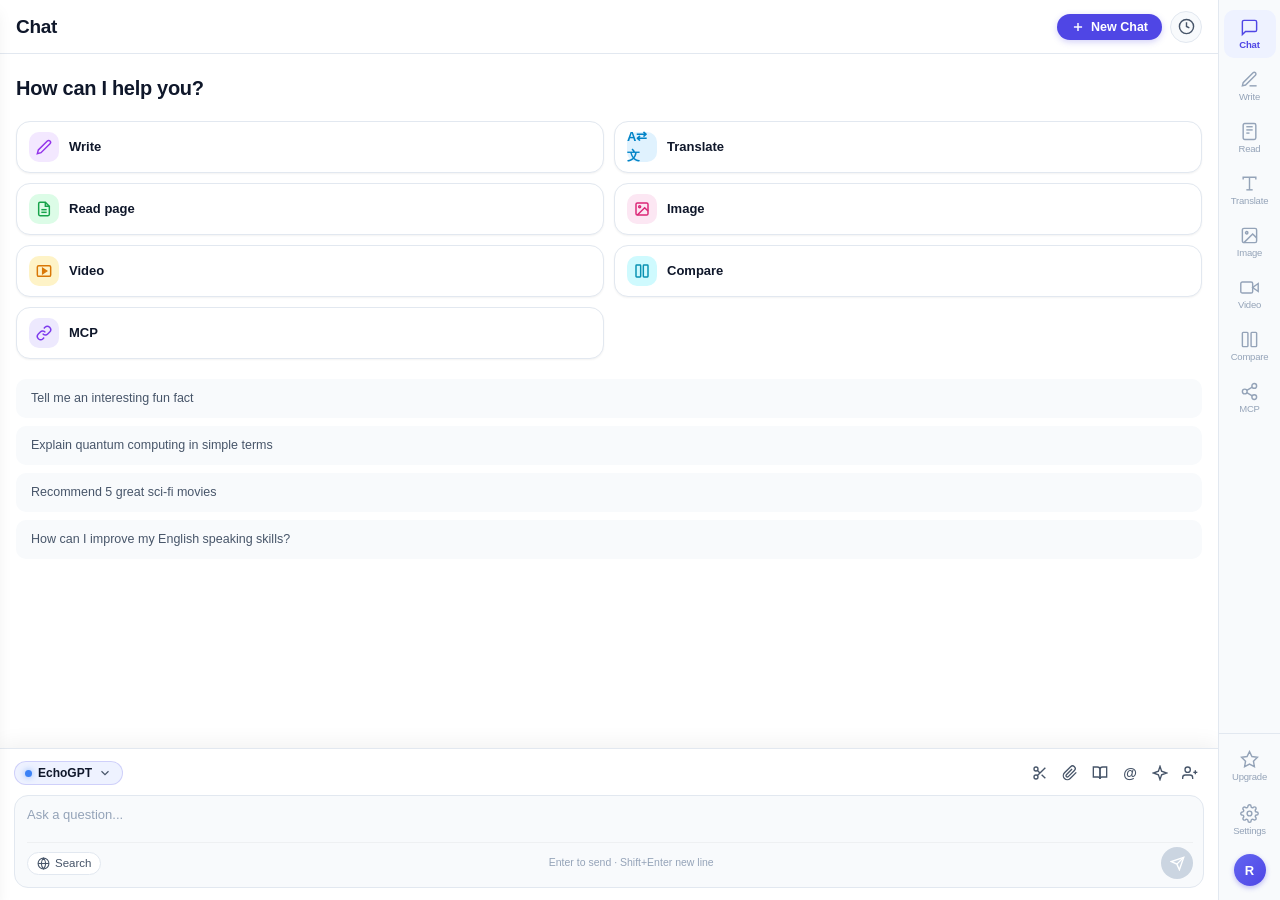
==== sidepanel.html @ 5f7a88b6 "feat(extension): implement redesigned EchoGPT Manifest V3 multi-AI sidebar & popup" ====
<!DOCTYPE html>
<html lang="en" data-theme="light">
<head>
  <meta charset="UTF-8">
  <meta name="viewport" content="width=device-width, initial-scale=1.0">
  <title>EchoGPT - Multi-AI Chat Sidebar</title>
  <link rel="stylesheet" href="css/main.css">
  <link rel="stylesheet" href="css/nav-rail.css">
  <link rel="stylesheet" href="css/chat.css">
  <link rel="stylesheet" href="css/input-dock.css">
  <link rel="stylesheet" href="css/history-drawer.css">
  <link rel="stylesheet" href="css/views.css">
</head>
<body>
  <div class="app-container">
    <!-- Main Workspace Pane (Left / Center) -->
    <main class="workspace-pane" id="workspacePane">

      <!-- ===============================================================
           VIEW 1: CHAT VIEW (Default Active)
           =============================================================== -->
      <section class="chat-workspace view-container active" id="viewChat">
        <!-- Header -->
        <header class="chat-header">
          <div class="chat-title-group">
            <h1 class="chat-title">Chat</h1>
          </div>
          <div class="chat-header-actions">
            <button class="btn-new-chat" id="btnNewChat" title="Start a fresh conversation">
              <svg width="14" height="14" viewBox="0 0 24 24" fill="none" stroke="currentColor" stroke-width="2.5">
                <line x1="12" y1="5" x2="12" y2="19"></line>
                <line x1="5" y1="12" x2="19" y2="12"></line>
              </svg>
              <span>New Chat</span>
            </button>
            <button class="btn-header-icon" id="btnHistoryDrawer" title="View Conversation History">
              <svg width="17" height="17" viewBox="0 0 24 24" fill="none" stroke="currentColor" stroke-width="2">
                <circle cx="12" cy="12" r="10"></circle>
                <polyline points="12 6 12 12 16 14"></polyline>
              </svg>
            </button>
          </div>
        </header>

        <!-- Chat Content Area -->
        <div class="chat-content-area" id="chatScrollArea">
          <!-- Welcome & Starter Grid -->
          <div class="welcome-section" id="welcomeSection">
            <h2 class="welcome-headline">How can I help you?</h2>

            <!-- 2-Column Action Cards (Exact Screenshot match) -->
            <div class="action-grid">
              <div class="action-card card-write" data-action="write">
                <div class="action-icon-wrapper">
                  <svg width="16" height="16" viewBox="0 0 24 24" fill="none" stroke="currentColor" stroke-width="2.2">
                    <path d="M17 3a2.828 2.828 0 1 1 4 4L7.5 20.5 2 22l1.5-5.5L17 3z"></path>
                  </svg>
                </div>
                <span class="action-card-text">Write</span>
              </div>

              <div class="action-card card-translate" data-action="translate">
                <div class="action-icon-wrapper">
                  <span style="font-size: 13px; font-weight: 700;">A⇄文</span>
                </div>
                <span class="action-card-text">Translate</span>
              </div>

              <div class="action-card card-read" data-action="read-page">
                <div class="action-icon-wrapper">
                  <svg width="16" height="16" viewBox="0 0 24 24" fill="none" stroke="currentColor" stroke-width="2.2">
                    <path d="M14 2H6a2 2 0 0 0-2 2v16a2 2 0 0 0 2 2h12a2 2 0 0 0 2-2V8z"></path>
                    <polyline points="14 2 14 8 20 8"></polyline>
                    <line x1="16" y1="13" x2="8" y2="13"></line>
                    <line x1="16" y1="17" x2="8" y2="17"></line>
                  </svg>
                </div>
                <span class="action-card-text">Read page</span>
              </div>

              <div class="action-card card-image" data-action="image">
                <div class="action-icon-wrapper">
                  <svg width="16" height="16" viewBox="0 0 24 24" fill="none" stroke="currentColor" stroke-width="2.2">
                    <rect x="3" y="3" width="18" height="18" rx="2" ry="2"></rect>
                    <circle cx="8.5" cy="8.5" r="1.5"></circle>
                    <polyline points="21 15 16 10 5 21"></polyline>
                  </svg>
                </div>
                <span class="action-card-text">Image</span>
              </div>

              <div class="action-card card-video" data-action="video">
                <div class="action-icon-wrapper">
                  <svg width="16" height="16" viewBox="0 0 24 24" fill="none" stroke="currentColor" stroke-width="2.2">
                    <rect x="2" y="4" width="20" height="16" rx="2.18"></rect>
                    <polygon points="10 8 16 12 10 16 10 8" fill="currentColor"></polygon>
                  </svg>
                </div>
                <span class="action-card-text">Video</span>
              </div>

              <div class="action-card card-compare" data-action="compare">
                <div class="action-icon-wrapper">
                  <svg width="16" height="16" viewBox="0 0 24 24" fill="none" stroke="currentColor" stroke-width="2.2">
                    <rect x="3" y="3" width="7" height="18" rx="1"></rect>
                    <rect x="14" y="3" width="7" height="18" rx="1"></rect>
                  </svg>
                </div>
                <span class="action-card-text">Compare</span>
              </div>

              <div class="action-card card-mcp" data-action="mcp">
                <div class="action-icon-wrapper">
                  <svg width="16" height="16" viewBox="0 0 24 24" fill="none" stroke="currentColor" stroke-width="2.2">
                    <path d="M10 13a5 5 0 0 0 7.54.54l3-3a5 5 0 0 0-7.07-7.07l-1.72 1.71"></path>
                    <path d="M14 11a5 5 0 0 0-7.54-.54l-3 3a5 5 0 0 0 7.07 7.07l1.71-1.71"></path>
                  </svg>
                </div>
                <span class="action-card-text">MCP</span>
              </div>
            </div>

            <!-- Suggested Prompts Pills -->
            <div class="prompt-suggestions-list">
              <div class="prompt-suggestion-pill" data-prompt="Tell me an interesting fun fact">
                Tell me an interesting fun fact
              </div>
              <div class="prompt-suggestion-pill" data-prompt="Explain quantum computing in simple terms">
                Explain quantum computing in simple terms
              </div>
              <div class="prompt-suggestion-pill" data-prompt="Recommend 5 great sci-fi movies">
                Recommend 5 great sci-fi movies
              </div>
              <div class="prompt-suggestion-pill" data-prompt="How can I improve my English speaking skills?">
                How can I improve my English speaking skills?
              </div>
            </div>
          </div>

          <!-- Active Message Thread -->
          <div class="message-list" id="messageList" style="display: none;"></div>
        </div>

        <!-- Floating Input Dock -->
        <div class="input-dock-container" id="inputDockContainer">
          <!-- Top Row: Model selector & utility tools -->
          <div class="dock-top-bar">
            <!-- Model Selector Pill Button -->
            <button class="model-pill-btn" id="btnModelPicker">
              <span class="indicator-dot"></span>
              <span id="activeModelName">EchoGPT</span>
              <svg class="chevron-icon" viewBox="0 0 24 24" fill="none" stroke="currentColor" stroke-width="2">
                <polyline points="6 9 12 15 18 9"></polyline>
              </svg>
            </button>

            <!-- Utility Tool Icons Row -->
            <div class="dock-tools-row">
              <button class="btn-dock-tool" id="btnToolSnippets" title="Prompt Snippets">
                <svg viewBox="0 0 24 24" fill="none" stroke="currentColor" stroke-width="2">
                  <circle cx="6" cy="6" r="3"></circle>
                  <circle cx="6" cy="18" r="3"></circle>
                  <line x1="20" y1="4" x2="8.12" y2="15.88"></line>
                  <line x1="14.47" y1="14.48" x2="20" y2="20"></line>
                  <line x1="8.12" y1="8.12" x2="12" y2="12"></line>
                </svg>
              </button>
              <button class="btn-dock-tool" id="btnToolAttach" title="Attach Document / Image">
                <svg viewBox="0 0 24 24" fill="none" stroke="currentColor" stroke-width="2">
                  <path d="M21.44 11.05l-9.19 9.19a6 6 0 0 1-8.49-8.49l9.19-9.19a4 4 0 0 1 5.66 5.66l-9.2 9.19a2 2 0 0 1-2.83-2.83l8.49-8.48"></path>
                </svg>
              </button>
              <button class="btn-dock-tool" id="btnToolLibrary" title="Prompt Library">
                <svg viewBox="0 0 24 24" fill="none" stroke="currentColor" stroke-width="2">
                  <path d="M2 3h6a4 4 0 0 1 4 4v14a3 3 0 0 0-3-3H2z"></path>
                  <path d="M22 3h-6a4 4 0 0 0-4 4v14a3 3 0 0 1 3-3h7z"></path>
                </svg>
              </button>
              <button class="btn-dock-tool" id="btnToolMention" title="Mention Context (@page, @tab)">
                <span style="font-weight: 700; font-size: 14px;">@</span>
              </button>
              <button class="btn-dock-tool" id="btnToolEnhance" title="Magic Sparkle: AI Prompt Enhancer">
                <svg viewBox="0 0 24 24" fill="none" stroke="currentColor" stroke-width="2">
                  <path d="M12 2l2.4 7.2L22 12l-7.6 2.8L12 22l-2.4-7.2L2 12l7.6-2.8z"></path>
                </svg>
              </button>
              <button class="btn-dock-tool" id="btnToolCollaborate" title="AI Agent Mode">
                <svg viewBox="0 0 24 24" fill="none" stroke="currentColor" stroke-width="2">
                  <path d="M16 21v-2a4 4 0 0 0-4-4H5a4 4 0 0 0-4 4v2"></path>
                  <circle cx="8.5" cy="7" r="4"></circle>
                  <line x1="20" y1="8" x2="20" y2="14"></line>
                  <line x1="23" y1="11" x2="17" y2="11"></line>
                </svg>
              </button>
            </div>
          </div>

          <!-- Context Attached Chips Area -->
          <div class="dock-context-chips" id="dockContextChips" style="display: none;"></div>

          <!-- Main Input Wrapper -->
          <div class="input-box-wrapper">
            <textarea 
              class="chat-textarea" 
              id="chatTextarea" 
              rows="1" 
              placeholder="Ask a question..."
            ></textarea>

            <div class="input-inner-bottom">
              <!-- Web Search Button -->
              <button class="btn-web-search-toggle" id="btnWebSearchToggle">
                <svg viewBox="0 0 24 24" fill="none" stroke="currentColor" stroke-width="2">
                  <circle cx="12" cy="12" r="10"></circle>
                  <line x1="2" y1="12" x2="22" y2="12"></line>
                  <path d="M12 2a15.3 15.3 0 0 1 4 10 15.3 15.3 0 0 1-4 10 15.3 15.3 0 0 1-4-10 15.3 15.3 0 0 1 4-10z"></path>
                </svg>
                <span>Search</span>
              </button>

              <!-- Hint -->
              <span class="keyboard-hint">Enter to send · Shift+Enter new line</span>

              <!-- Send Button -->
              <button class="btn-send-message" id="btnSendMessage" title="Send message">
                <svg viewBox="0 0 24 24" fill="none" stroke="currentColor" stroke-width="2.2">
                  <line x1="22" y1="2" x2="11" y2="13"></line>
                  <polygon points="22 2 15 22 11 13 2 9 22 2"></polygon>
                </svg>
              </button>
            </div>
          </div>

          <!-- Slash Command Popover -->
          <div class="slash-popover" id="slashPopover" style="display: none;">
            <div class="slash-item" data-cmd="/summarize">
              <span class="slash-cmd">/summarize</span>
              <span class="slash-desc">Summarize active page</span>
            </div>
            <div class="slash-item" data-cmd="/bullets">
              <span class="slash-cmd">/bullets</span>
              <span class="slash-desc">Extract bullet takeaways</span>
            </div>
            <div class="slash-item" data-cmd="/code">
              <span class="slash-cmd">/code</span>
              <span class="slash-desc">Write optimized code</span>
            </div>
            <div class="slash-item" data-cmd="/explain">
              <span class="slash-cmd">/explain</span>
              <span class="slash-desc">Explain like I'm 5</span>
            </div>
            <div class="slash-item" data-cmd="/fix">
              <span class="slash-cmd">/fix</span>
              <span class="slash-desc">Fix grammar & polish</span>
            </div>
          </div>
        </div>
      </section>

      <!-- ===============================================================
           VIEW 2: WRITE VIEW
           =============================================================== -->
      <section class="view-container" id="viewWrite">
        <header class="view-header">
          <div class="view-header-title">
            <span>✍️ AI Writer & Composer</span>
          </div>
        </header>
        <div class="view-body">
          <div class="card-section">
            <span class="form-label">Format:</span>
            <div class="pill-options-group" id="writeFormatGroup">
              <button class="pill-option-btn selected" data-value="email">Email</button>
              <button class="pill-option-btn" data-value="reply">Reply</button>
              <button class="pill-option-btn" data-value="article">Article</button>
              <button class="pill-option-btn" data-value="summary">Summary</button>
              <button class="pill-option-btn" data-value="social">Social Post</button>
            </div>

            <span class="form-label">Tone:</span>
            <div class="pill-options-group" id="writeToneGroup">
              <button class="pill-option-btn selected" data-value="professional">Professional</button>
              <button class="pill-option-btn" data-value="friendly">Friendly</button>
              <button class="pill-option-btn" data-value="persuasive">Persuasive</button>
              <button class="pill-option-btn" data-value="concise">Concise</button>
            </div>

            <span class="form-label">What do you want to write?</span>
            <textarea class="write-textarea" id="writePromptInput" placeholder="E.g., An email asking for feedback on our quarterly design sprint..."></textarea>

            <button class="btn-primary-action" id="btnGenerateWrite">
              <span>Generate Draft</span>
            </button>
          </div>

          <div class="card-section" id="writeOutputSection" style="display: none;">
            <div class="card-section-title">
              <span>Generated Draft</span>
              <button class="btn-secondary-action" id="btnCopyWriteDraft">Copy</button>
            </div>
            <div class="generated-output-box" id="writeOutputBox"></div>
          </div>
        </div>
      </section>

      <!-- ===============================================================
           VIEW 3: READ PAGE VIEW
           =============================================================== -->
      <section class="view-container" id="viewRead">
        <header class="view-header">
          <div class="view-header-title">
            <span>📄 Web Page Reader</span>
          </div>
        </header>
        <div class="view-body">
          <div class="tab-context-banner" id="readTabBanner">
            <span class="tab-title-text" id="readTabTitle">Detecting active tab...</span>
            <span class="tab-url-text" id="readTabUrl">https://...</span>
            <div style="display: flex; gap: 8px; margin-top: 4px;">
              <span class="badge" style="background:#e0f2fe; color:#0369a1;" id="readWordBadge">0 words</span>
              <span class="badge" style="background:#f0fdf4; color:#15803d;" id="readTokenBadge">0 tokens</span>
            </div>
          </div>

          <button class="btn-primary-action" id="btnExtractAndSummarize">
            <span>Summarize This Page</span>
          </button>

          <div class="card-section" id="readSummarySection" style="display: none;">
            <div class="card-section-title">
              <span>Executive Brief & Takeaways</span>
              <button class="btn-secondary-action" id="btnCopyPageSummary">Copy</button>
            </div>
            <div class="generated-output-box" id="readSummaryOutput"></div>
          </div>
        </div>
      </section>

      <!-- ===============================================================
           VIEW 4: TRANSLATE VIEW
           =============================================================== -->
      <section class="view-container" id="viewTranslate">
        <header class="view-header">
          <div class="view-header-title">
            <span>🌐 Real-Time Translator</span>
          </div>
        </header>
        <div class="view-body">
          <div class="card-section">
            <div style="display: flex; gap: 8px; align-items: center;">
              <select class="settings-select" id="transSourceLang" style="flex: 1;">
                <option value="auto">Auto Detect</option>
                <option value="en">English</option>
                <option value="es">Spanish</option>
                <option value="fr">French</option>
                <option value="de">German</option>
                <option value="zh">Chinese</option>
                <option value="ja">Japanese</option>
              </select>
              <span>➔</span>
              <select class="settings-select" id="transTargetLang" style="flex: 1;">
                <option value="en">English</option>
                <option value="es" selected>Spanish</option>
                <option value="fr">French</option>
                <option value="de">German</option>
                <option value="zh">Chinese</option>
                <option value="ja">Japanese</option>
              </select>
            </div>

            <textarea class="translate-textarea" id="transInputText" placeholder="Paste or type text to translate..."></textarea>
            
            <button class="btn-primary-action" id="btnRunTranslate">Translate</button>
          </div>

          <div class="card-section" id="transOutputSection" style="display: none;">
            <div class="card-section-title">
              <span>Translation</span>
              <button class="btn-secondary-action" id="btnCopyTranslation">Copy</button>
            </div>
            <div class="generated-output-box" id="transOutputBox"></div>
          </div>
        </div>
      </section>

      <!-- ===============================================================
           VIEW 5: IMAGE GENERATOR VIEW
           =============================================================== -->
      <section class="view-container" id="viewImage">
        <header class="view-header">
          <div class="view-header-title">
            <span>🖼️ AI Image Generator</span>
          </div>
        </header>
        <div class="view-body">
          <div class="card-section">
            <span class="form-label">Image Prompt:</span>
            <textarea class="write-textarea" id="imagePromptInput" placeholder="A futuristic cybernetic laboratory bathed in neon purple light, cinematic 8k..."></textarea>
            <div class="pill-options-group" id="imageStyleGroup">
              <button class="pill-option-btn selected" data-value="photorealistic">Photorealistic</button>
              <button class="pill-option-btn" data-value="digital-art">Digital Art</button>
              <button class="pill-option-btn" data-value="anime">Anime</button>
              <button class="pill-option-btn" data-value="minimalist">Minimalist</button>
            </div>
            <button class="btn-primary-action" id="btnGenerateImage">Generate Image</button>
          </div>
          <div class="card-section" id="imageResultSection" style="display: none;">
            <div class="card-section-title"><span>Generated Preview</span></div>
            <div id="imageResultBox" style="text-align: center; padding: 10px;"></div>
          </div>
        </div>
      </section>

      <!-- ===============================================================
           VIEW 6: VIDEO VIEW
           =============================================================== -->
      <section class="view-container" id="viewVideo">
        <header class="view-header">
          <div class="view-header-title">
            <span>🎬 YouTube & Video Insights</span>
          </div>
        </header>
        <div class="view-body">
          <div class="card-section">
            <span class="form-label">Video URL or Active Video Tab:</span>
            <input type="text" class="settings-input" id="videoUrlInput" placeholder="https://www.youtube.com/watch?v=...">
            <button class="btn-primary-action" id="btnSummarizeVideo">Summarize Video Highlights</button>
          </div>
          <div class="card-section" id="videoOutputSection" style="display: none;">
            <div class="card-section-title"><span>Key Video Chapters & Takeaways</span></div>
            <div class="generated-output-box" id="videoOutputBox"></div>
          </div>
        </div>
      </section>

      <!-- ===============================================================
           VIEW 7: COMPARE VIEW
           =============================================================== -->
      <section class="view-container" id="viewCompare">
        <header class="view-header">
          <div class="view-header-title">
            <span>⚖️ Dual-AI Model Arena</span>
          </div>
        </header>
        <div class="view-body">
          <div class="card-section">
            <span class="form-label">Test Prompt:</span>
            <input type="text" class="settings-input" id="comparePromptInput" placeholder="Explain the difference between SQL and NoSQL...">
            <button class="btn-primary-action" id="btnRunCompare">Compare Models</button>
          </div>
          <div class="compare-container" id="compareResultsArea">
            <div class="compare-column">
              <div class="compare-header">
                <span class="model-dot" style="background:#6366f1;"></span>
                <span>EchoGPT Turbo</span>
              </div>
              <div id="compareResultA" style="font-size: 11.5px; line-height: 1.5; color: var(--text-secondary);">Ready to compare...</div>
            </div>
            <div class="compare-column">
              <div class="compare-header">
                <span class="model-dot" style="background:#d97706;"></span>
                <span>Claude 3.5 Sonnet</span>
              </div>
              <div id="compareResultB" style="font-size: 11.5px; line-height: 1.5; color: var(--text-secondary);">Ready to compare...</div>
            </div>
          </div>
        </div>
      </section>

      <!-- ===============================================================
           VIEW 8: MCP (MODEL CONTEXT PROTOCOL) VIEW
           =============================================================== -->
      <section class="view-container" id="viewMcp">
        <header class="view-header">
          <div class="view-header-title">
            <span>🔗 MCP Tools & Connections</span>
          </div>
        </header>
        <div class="view-body">
          <div class="card-section">
            <div class="card-section-title">
              <span>Active Connectors</span>
              <span class="badge" style="background:#dcfce7; color:#16a34a;">3 Connected</span>
            </div>
            <div style="display: flex; flex-direction: column; gap: 8px;">
              <div class="model-option-card">
                <div class="model-card-info">
                  <span class="model-card-name">🌐 Web Scraping & Browser Automation</span>
                  <span class="model-card-desc">Extracts dynamic DOM and handles SPA navigation</span>
                </div>
                <span class="badge" style="background:#e0f2fe; color:#0284c7;">Active</span>
              </div>
              <div class="model-option-card">
                <div class="model-card-info">
                  <span class="model-card-name">📂 Local Workspace & Filesystem</span>
                  <span class="model-card-desc">Reads project source files and documents</span>
                </div>
                <span class="badge" style="background:#e0f2fe; color:#0284c7;">Active</span>
              </div>
              <div class="model-option-card">
                <div class="model-card-info">
                  <span class="model-card-name">📊 Data Analytics Kit</span>
                  <span class="model-card-desc">SQL queries and statistical table processing</span>
                </div>
                <span class="badge" style="background:#e0f2fe; color:#0284c7;">Active</span>
              </div>
            </div>
          </div>
        </div>
      </section>

      <!-- ===============================================================
           VIEW 9: SETTINGS VIEW
           =============================================================== -->
      <section class="view-container" id="viewSettings">
        <header class="view-header">
          <div class="view-header-title">
            <span>⚙️ Settings & API Configuration</span>
          </div>
        </header>
        <div class="view-body">
          <div class="card-section">
            <div class="card-section-title"><span>Appearance & Interface</span></div>
            <div class="settings-row">
              <label class="form-label">Theme:</label>
              <select class="settings-select" id="settingsThemeSelect">
                <option value="light">Modern Light</option>
                <option value="dark">Dark Slate</option>
              </select>
            </div>
            <div class="settings-row">
              <label class="form-label">Default Model:</label>
              <select class="settings-select" id="settingsDefaultModelSelect">
                <option value="echogpt">EchoGPT Turbo (Default)</option>
                <option value="gpt4o">GPT-4o (OpenAI)</option>
                <option value="claude35">Claude 3.5 Sonnet (Anthropic)</option>
                <option value="gemini15">Gemini 1.5 Pro (Google)</option>
                <option value="ollama">Ollama (Local LLM)</option>
              </select>
            </div>
          </div>

          <div class="card-section">
            <div class="card-section-title"><span>API Keys (BYOK - Optional)</span></div>
            <div class="settings-row">
              <label class="form-label">OpenAI API Key:</label>
              <input type="password" class="settings-input" id="apiKeyOpenAI" placeholder="sk-...">
            </div>
            <div class="settings-row">
              <label class="form-label">Anthropic API Key:</label>
              <input type="password" class="settings-input" id="apiKeyAnthropic" placeholder="sk-ant-...">
            </div>
            <div class="settings-row">
              <label class="form-label">Google Gemini API Key:</label>
              <input type="password" class="settings-input" id="apiKeyGemini" placeholder="AIzaSy...">
            </div>
            <div class="settings-row">
              <label class="form-label">Ollama Host URL:</label>
              <input type="text" class="settings-input" id="ollamaHostUrl" value="http://localhost:11434">
            </div>
            <button class="btn-primary-action" id="btnSaveSettings">Save Preferences</button>
          </div>

          <div class="card-section">
            <div class="card-section-title"><span>Data Management</span></div>
            <button class="btn-secondary-action" id="btnClearAllHistory" style="color: #ef4444; border-color: rgba(239, 68, 68, 0.3);">
              Clear All Chat History
            </button>
          </div>
        </div>
      </section>

      <!-- ===============================================================
           VIEW 10: UPGRADE VIEW
           =============================================================== -->
      <section class="view-container" id="viewUpgrade">
        <header class="view-header">
          <div class="view-header-title">
            <span>⭐ EchoGPT Pro</span>
          </div>
        </header>
        <div class="view-body" style="align-items: center; text-align: center; gap: 20px;">
          <div style="width: 56px; height: 56px; border-radius: var(--radius-full); background: linear-gradient(135deg, #f59e0b, #ec4899); display: flex; align-items: center; justify-content: center; color: white; font-size: 26px; box-shadow: 0 4px 15px rgba(236, 72, 153, 0.3);">
            ⭐
          </div>
          <div>
            <h3 style="font-size: 18px; font-weight: 700;">Supercharge Your Browsing</h3>
            <p style="font-size: 12.5px; color: var(--text-secondary); margin-top: 6px;">
              Access Claude 3.5 Sonnet, GPT-4o, unlimited web summaries, MCP agent execution, and priority bandwidth.
            </p>
          </div>
          <button class="btn-primary-action" style="width: 100%; max-width: 260px;" id="btnUpgradePro">
            Upgrade to Pro · $9/mo
          </button>
        </div>
      </section>

      <!-- ===============================================================
           SLIDE-OVER HISTORY DRAWER
           =============================================================== -->
      <div class="history-drawer" id="historyDrawer">
        <div class="history-drawer-header">
          <span class="history-title">Chat History</span>
          <button class="btn-header-icon" id="btnCloseHistoryDrawer">
            <svg width="16" height="16" viewBox="0 0 24 24" fill="none" stroke="currentColor" stroke-width="2">
              <line x1="18" y1="6" x2="6" y2="18"></line>
              <line x1="6" y1="6" x2="18" y2="18"></line>
            </svg>
          </button>
        </div>
        <div class="history-search-box">
          <div class="search-input-wrapper">
            <svg width="14" height="14" viewBox="0 0 24 24" fill="none" stroke="currentColor" stroke-width="2">
              <circle cx="11" cy="11" r="8"></circle>
              <line x1="21" y1="21" x2="16.65" y2="16.65"></line>
            </svg>
            <input type="text" id="historySearchInput" placeholder="Search conversations...">
          </div>
        </div>
        <div class="history-list" id="historyItemsContainer"></div>
      </div>

      <!-- ===============================================================
           MODEL SELECTION MODAL POPOVER
           =============================================================== -->
      <div class="model-modal-overlay" id="modelModalOverlay">
        <div class="model-modal-card">
          <div style="display: flex; justify-content: space-between; align-items: center;">
            <span style="font-weight: 700; font-size: 14px;">Select AI Model</span>
            <button class="btn-header-icon" id="btnCloseModelModal">✕</button>
          </div>
          <div class="model-options-list" id="modelOptionsList"></div>
        </div>
      </div>

    </main>

    <!-- ===============================================================
         VERTICAL NAVIGATION RAIL (Right Hand Side matching Screenshot)
         =============================================================== -->
    <nav class="nav-rail" id="navRail">
      <!-- Top Primary Tools Group -->
      <div class="rail-group top">
        <!-- Chat (Default Active) -->
        <button class="rail-item active" data-view="viewChat" data-tooltip="Chat (Alt+1)">
          <svg viewBox="0 0 24 24" fill="none" stroke="currentColor">
            <path d="M21 15a2 2 0 0 1-2 2H7l-4 4V5a2 2 0 0 1 2-2h14a2 2 0 0 1 2 2z"></path>
          </svg>
          <span class="rail-label">Chat</span>
        </button>

        <!-- Write -->
        <button class="rail-item" data-view="viewWrite" data-tooltip="Write (Alt+2)">
          <svg viewBox="0 0 24 24" fill="none" stroke="currentColor">
            <path d="M12 20h9"></path>
            <path d="M16.5 3.5a2.121 2.121 0 0 1 3 3L7 19l-4 1 1-4L16.5 3.5z"></path>
          </svg>
          <span class="rail-label">Write</span>
        </button>

        <!-- Read -->
        <button class="rail-item" data-view="viewRead" data-tooltip="Read Page (Alt+3)">
          <svg viewBox="0 0 24 24" fill="none" stroke="currentColor">
            <rect x="4" y="2" width="16" height="20" rx="2" ry="2"></rect>
            <line x1="8" y1="6" x2="16" y2="6"></line>
            <line x1="8" y1="10" x2="16" y2="10"></line>
            <line x1="8" y1="14" x2="12" y2="14"></line>
          </svg>
          <span class="rail-label">Read</span>
        </button>

        <!-- Translate -->
        <button class="rail-item" data-view="viewTranslate" data-tooltip="Translate (Alt+4)">
          <svg viewBox="0 0 24 24" fill="none" stroke="currentColor">
            <polyline points="4 7 4 4 20 4 20 7"></polyline>
            <line x1="12" y1="4" x2="12" y2="20"></line>
            <line x1="8" y1="20" x2="16" y2="20"></line>
          </svg>
          <span class="rail-label">Translate</span>
        </button>

        <!-- Image -->
        <button class="rail-item" data-view="viewImage" data-tooltip="Image (Alt+5)">
          <svg viewBox="0 0 24 24" fill="none" stroke="currentColor">
            <rect x="3" y="3" width="18" height="18" rx="2" ry="2"></rect>
            <circle cx="8.5" cy="8.5" r="1.5"></circle>
            <polyline points="21 15 16 10 5 21"></polyline>
          </svg>
          <span class="rail-label">Image</span>
        </button>

        <!-- Video -->
        <button class="rail-item" data-view="viewVideo" data-tooltip="Video (Alt+6)">
          <svg viewBox="0 0 24 24" fill="none" stroke="currentColor">
            <polygon points="23 7 16 12 23 17 23 7"></polygon>
            <rect x="1" y="5" width="15" height="14" rx="2" ry="2"></rect>
          </svg>
          <span class="rail-label">Video</span>
        </button>

        <!-- Compare -->
        <button class="rail-item" data-view="viewCompare" data-tooltip="Compare Models (Alt+7)">
          <svg viewBox="0 0 24 24" fill="none" stroke="currentColor">
            <rect x="3" y="3" width="7" height="18" rx="1"></rect>
            <rect x="14" y="3" width="7" height="18" rx="1"></rect>
          </svg>
          <span class="rail-label">Compare</span>
        </button>

        <!-- MCP -->
        <button class="rail-item" data-view="viewMcp" data-tooltip="MCP Connectors (Alt+8)">
          <svg viewBox="0 0 24 24" fill="none" stroke="currentColor">
            <circle cx="18" cy="5" r="3"></circle>
            <circle cx="6" cy="12" r="3"></circle>
            <circle cx="18" cy="19" r="3"></circle>
            <line x1="8.59" y1="13.51" x2="15.42" y2="17.49"></line>
            <line x1="15.41" y1="6.51" x2="8.59" y2="10.49"></line>
          </svg>
          <span class="rail-label">MCP</span>
        </button>
      </div>

      <!-- Bottom System Group -->
      <div class="rail-group bottom">
        <!-- Upgrade -->
        <button class="rail-item" data-view="viewUpgrade" data-tooltip="Upgrade to Pro">
          <svg viewBox="0 0 24 24" fill="none" stroke="currentColor">
            <polygon points="12 2 15.09 8.26 22 9.27 17 14.14 18.18 21.02 12 17.77 5.82 21.02 7 14.14 2 9.27 8.91 8.26 12 2"></polygon>
          </svg>
          <span class="rail-label">Upgrade</span>
        </button>

        <!-- Settings -->
        <button class="rail-item" data-view="viewSettings" data-tooltip="Settings & Keys">
          <svg viewBox="0 0 24 24" fill="none" stroke="currentColor">
            <circle cx="12" cy="12" r="3"></circle>
            <path d="M19.4 15a1.65 1.65 0 0 0 .33 1.82l.06.06a2 2 0 0 1 0 2.83 2 2 0 0 1-2.83 0l-.06-.06a1.65 1.65 0 0 0-1.82-.33 1.65 1.65 0 0 0-1 1.51V21a2 2 0 0 1-2 2 2 2 0 0 1-2-2v-.09A1.65 1.65 0 0 0 9 19.4a1.65 1.65 0 0 0-1.82.33l-.06.06a2 2 0 0 1-2.83 0 2 2 0 0 1 0-2.83l.06-.06a1.65 1.65 0 0 0 .33-1.82 1.65 1.65 0 0 0-1.51-1H3a2 2 0 0 1-2-2 2 2 0 0 1 2-2h.09A1.65 1.65 0 0 0 4.6 9a1.65 1.65 0 0 0-.33-1.82l-.06-.06a2 2 0 0 1 0-2.83 2 2 0 0 1 2.83 0l.06.06a1.65 1.65 0 0 0 1.82.33H9a1.65 1.65 0 0 0 1-1.51V3a2 2 0 0 1 2-2 2 2 0 0 1 2 2v.09a1.65 1.65 0 0 0 1 1.51 1.65 1.65 0 0 0 1.82-.33l.06-.06a2 2 0 0 1 2.83 0 2 2 0 0 1 0 2.83l-.06.06a1.65 1.65 0 0 0-.33 1.82V9a1.65 1.65 0 0 0 1.51 1H21a2 2 0 0 1 2 2 2 2 0 0 1-2 2h-.09a1.65 1.65 0 0 0-1.51 1z"></path>
          </svg>
          <span class="rail-label">Settings</span>
        </button>

        <!-- User Profile Avatar Pill (Matching Screenshot 'R') -->
        <button class="rail-avatar-btn" id="btnUserAvatar" title="Ryhn Account">
          R
        </button>
      </div>
    </nav>
  </div>

  <div class="toast-container" id="toastContainer"></div>

  <!-- Scripts -->
  <script type="module" src="js/app.js"></script>
</body>
</html>
---- css/main.css ----
/* ==========================================================================
   EchoGPT - Modern Design Tokens & Global Stylesheet
   ========================================================================== */

:root {
  /* Color Palette - Light Theme (Default) */
  --bg-primary: #ffffff;
  --bg-secondary: #f8fafc;
  --bg-tertiary: #f1f5f9;
  --bg-hover: #e2e8f0;
  --bg-elevated: #ffffff;
  
  --border-subtle: #e2e8f0;
  --border-medium: #cbd5e1;
  --border-focus: #6366f1;

  --text-primary: #0f172a;
  --text-secondary: #475569;
  --text-muted: #94a3b8;
  --text-inverse: #ffffff;

  /* Brand Accents */
  --brand-primary: #4f46e5;
  --brand-primary-hover: #4338ca;
  --brand-glow: rgba(79, 70, 229, 0.15);
  --brand-light: #eef2ff;

  /* Functional Accents */
  --accent-purple: #8b5cf6;
  --accent-blue: #0284c7;
  --accent-emerald: #059669;
  --accent-pink: #db2777;
  --accent-amber: #d97706;
  --accent-cyan: #0891b2;

  /* Shadows */
  --shadow-sm: 0 1px 2px 0 rgba(0, 0, 0, 0.05);
  --shadow-md: 0 4px 6px -1px rgba(0, 0, 0, 0.08), 0 2px 4px -2px rgba(0, 0, 0, 0.05);
  --shadow-lg: 0 10px 15px -3px rgba(0, 0, 0, 0.08), 0 4px 6px -4px rgba(0, 0, 0, 0.05);
  --shadow-dock: 0 -4px 20px rgba(0, 0, 0, 0.06);

  /* Dimensions */
  --nav-rail-width: 62px;
  --header-height: 54px;
  --radius-sm: 6px;
  --radius-md: 10px;
  --radius-lg: 14px;
  --radius-full: 9999px;

  /* Typography */
  --font-family: -apple-system, BlinkMacSystemFont, "Segoe UI", Roboto, "Helvetica Neue", Arial, sans-serif;
  --font-mono: ui-monospace, SFMono-Regular, Menlo, Monaco, Consolas, monospace;
}

/* Dark Theme */
[data-theme="dark"] {
  --bg-primary: #0f172a;
  --bg-secondary: #1e293b;
  --bg-tertiary: #334155;
  --bg-hover: #334155;
  --bg-elevated: #1e293b;

  --border-subtle: #334155;
  --border-medium: #475569;
  --border-focus: #818cf8;

  --text-primary: #f8fafc;
  --text-secondary: #cbd5e1;
  --text-muted: #64748b;
  --text-inverse: #0f172a;

  --brand-primary: #6366f1;
  --brand-primary-hover: #818cf8;
  --brand-glow: rgba(99, 102, 241, 0.25);
  --brand-light: rgba(99, 102, 241, 0.15);

  --shadow-sm: 0 1px 2px 0 rgba(0, 0, 0, 0.3);
  --shadow-md: 0 4px 6px -1px rgba(0, 0, 0, 0.4);
  --shadow-lg: 0 10px 15px -3px rgba(0, 0, 0, 0.5);
  --shadow-dock: 0 -4px 25px rgba(0, 0, 0, 0.4);
}

/* Base Reset */
*, *::before, *::after {
  box-sizing: border-box;
  margin: 0;
  padding: 0;
}

html, body {
  width: 100%;
  height: 100%;
  font-family: var(--font-family);
  font-size: 13.5px;
  line-height: 1.45;
  color: var(--text-primary);
  background: var(--bg-primary);
  overflow: hidden;
  -webkit-font-smoothing: antialiased;
}

/* App Layout Grid (Main Workspace + Right Navigation Rail) */
.app-container {
  display: flex;
  width: 100vw;
  height: 100vh;
  position: relative;
  overflow: hidden;
  background-color: var(--bg-primary);
}

.workspace-pane {
  flex: 1;
  display: flex;
  flex-direction: column;
  height: 100%;
  min-width: 0;
  position: relative;
  overflow: hidden;
  background: var(--bg-primary);
}

/* Scrollbars */
::-webkit-scrollbar {
  width: 5px;
  height: 5px;
}
::-webkit-scrollbar-track {
  background: transparent;
}
::-webkit-scrollbar-thumb {
  background: var(--border-medium);
  border-radius: var(--radius-full);
}
::-webkit-scrollbar-thumb:hover {
  background: var(--text-muted);
}

/* Buttons and Inputs */
button {
  cursor: pointer;
  border: none;
  background: transparent;
  font-family: inherit;
  font-size: inherit;
  color: inherit;
  display: inline-flex;
  align-items: center;
  justify-content: center;
  transition: all 0.15s ease-in-out;
}

button:focus-visible, input:focus-visible, textarea:focus-visible {
  outline: 2px solid var(--border-focus);
  outline-offset: 1px;
}

input, textarea {
  font-family: inherit;
  font-size: inherit;
  color: var(--text-primary);
  background: transparent;
  border: 1px solid var(--border-subtle);
}

/* Badges & Pills */
.badge {
  display: inline-flex;
  align-items: center;
  gap: 4px;
  padding: 2px 7px;
  font-size: 11px;
  font-weight: 500;
  border-radius: var(--radius-full);
}

/* Modals & Overlays */
.overlay {
  position: fixed;
  inset: 0;
  background: rgba(15, 23, 42, 0.4);
  backdrop-filter: blur(3px);
  z-index: 100;
  opacity: 0;
  pointer-events: none;
  transition: opacity 0.2s ease;
}
.overlay.active {
  opacity: 1;
  pointer-events: auto;
}

/* Toast Notifications */
.toast-container {
  position: fixed;
  bottom: 20px;
  left: 20px;
  z-index: 9999;
  display: flex;
  flex-direction: column;
  gap: 8px;
  pointer-events: none;
}
.toast {
  padding: 8px 14px;
  background: var(--text-primary);
  color: var(--bg-primary);
  border-radius: var(--radius-md);
  font-size: 12px;
  font-weight: 500;
  box-shadow: var(--shadow-lg);
  opacity: 0;
  transform: translateY(10px);
  transition: all 0.2s ease;
  pointer-events: auto;
}
.toast.show {
  opacity: 1;
  transform: translateY(0);
}
---- css/nav-rail.css ----
/* ==========================================================================
   EchoGPT - Vertical Navigation Rail (Right Hand Side)
   ========================================================================== */

.nav-rail {
  width: var(--nav-rail-width);
  height: 100%;
  display: flex;
  flex-direction: column;
  justify-content: space-between;
  align-items: center;
  background-color: var(--bg-secondary);
  border-left: 1px solid var(--border-subtle);
  padding: 10px 0 14px 0;
  flex-shrink: 0;
  user-select: none;
  z-index: 20;
}

.rail-group {
  display: flex;
  flex-direction: column;
  align-items: center;
  gap: 4px;
  width: 100%;
}

.rail-group.top {
  overflow-y: auto;
  overflow-x: hidden;
  max-height: calc(100vh - 160px);
  scrollbar-width: none;
}

.rail-group.top::-webkit-scrollbar {
  display: none;
}

.rail-group.bottom {
  border-top: 1px solid var(--border-subtle);
  padding-top: 8px;
  gap: 6px;
}

/* Individual Rail Item */
.rail-item {
  width: 52px;
  height: 48px;
  display: flex;
  flex-direction: column;
  align-items: center;
  justify-content: center;
  gap: 3px;
  border-radius: var(--radius-md);
  color: var(--text-muted);
  text-decoration: none;
  font-size: 10.5px;
  font-weight: 500;
  position: relative;
  transition: all 0.18s ease;
}

.rail-item svg {
  width: 19px;
  height: 19px;
  stroke-width: 1.8;
  transition: transform 0.15s ease, stroke 0.15s ease;
}

.rail-item .rail-label {
  font-size: 9.5px;
  letter-spacing: -0.2px;
  line-height: 1;
}

.rail-item:hover {
  color: var(--text-primary);
  background-color: var(--bg-tertiary);
}

.rail-item:hover svg {
  transform: translateY(-1px);
}

/* Active State (Pill style matching screenshot) */
.rail-item.active {
  color: var(--brand-primary);
  background-color: var(--brand-light);
  font-weight: 600;
}

.rail-item.active svg {
  stroke: var(--brand-primary);
}

/* Badge count for notifications/tools */
.rail-badge {
  position: absolute;
  top: 4px;
  right: 6px;
  width: 7px;
  height: 7px;
  background-color: var(--brand-primary);
  border-radius: var(--radius-full);
  border: 1.5px solid var(--bg-secondary);
}

/* User Avatar Profile Pill */
.rail-avatar-btn {
  width: 32px;
  height: 32px;
  border-radius: var(--radius-full);
  background: linear-gradient(135deg, #6366f1, #4f46e5);
  color: #ffffff;
  font-weight: 600;
  font-size: 13px;
  display: flex;
  align-items: center;
  justify-content: center;
  margin-top: 4px;
  box-shadow: 0 2px 5px rgba(79, 70, 229, 0.35);
  transition: transform 0.15s ease, box-shadow 0.15s ease;
}

.rail-avatar-btn:hover {
  transform: scale(1.06);
  box-shadow: 0 3px 8px rgba(79, 70, 229, 0.45);
}

/* Tooltip on hover */
.rail-item[data-tooltip]::after {
  content: attr(data-tooltip);
  position: absolute;
  right: 66px;
  background: var(--text-primary);
  color: var(--bg-primary);
  padding: 4px 8px;
  border-radius: var(--radius-sm);
  font-size: 11px;
  font-weight: 500;
  white-space: nowrap;
  pointer-events: none;
  opacity: 0;
  transform: translateX(6px);
  transition: all 0.15s ease;
  z-index: 50;
  box-shadow: var(--shadow-md);
}

.rail-item:hover[data-tooltip]::after {
  opacity: 1;
  transform: translateX(0);
}
---- css/chat.css ----
/* ==========================================================================
   EchoGPT - Chat Workspace Styles (Header, Actions Grid, Messages)
   ========================================================================== */

.chat-workspace {
  display: flex;
  flex-direction: column;
  height: 100%;
  width: 100%;
  position: relative;
  overflow: hidden;
}

/* Chat Header */
.chat-header {
  height: var(--header-height);
  padding: 0 16px;
  display: flex;
  align-items: center;
  justify-content: space-between;
  border-bottom: 1px solid var(--border-subtle);
  background: var(--bg-primary);
  flex-shrink: 0;
  z-index: 10;
}

.chat-title-group {
  display: flex;
  align-items: center;
  gap: 10px;
}

.chat-title {
  font-size: 19px;
  font-weight: 700;
  color: var(--text-primary);
  letter-spacing: -0.3px;
}

.chat-header-actions {
  display: flex;
  align-items: center;
  gap: 8px;
}

/* + New Chat Button (Pill matching screenshot) */
.btn-new-chat {
  background-color: var(--brand-primary);
  color: #ffffff;
  padding: 6px 14px;
  border-radius: var(--radius-full);
  font-weight: 600;
  font-size: 12.5px;
  gap: 6px;
  box-shadow: 0 2px 6px rgba(79, 70, 229, 0.25);
}

.btn-new-chat:hover {
  background-color: var(--brand-primary-hover);
  transform: translateY(-1px);
  box-shadow: 0 3px 8px rgba(79, 70, 229, 0.35);
}

.btn-header-icon {
  width: 32px;
  height: 32px;
  border-radius: var(--radius-full);
  color: var(--text-secondary);
  border: 1px solid var(--border-subtle);
  background: var(--bg-secondary);
}

.btn-header-icon:hover {
  color: var(--text-primary);
  background: var(--bg-hover);
}

/* Scrollable Chat Body */
.chat-content-area {
  flex: 1;
  overflow-y: auto;
  padding: 16px 16px 140px 16px; /* Extra bottom padding for floating input dock */
  display: flex;
  flex-direction: column;
}

/* Welcome Screen Section */
.welcome-section {
  display: flex;
  flex-direction: column;
  gap: 16px;
  margin-top: 4px;
  animation: fadeIn 0.25s ease-out;
}

.welcome-headline {
  font-size: 20px;
  font-weight: 700;
  color: var(--text-primary);
  letter-spacing: -0.3px;
  margin-bottom: 2px;
}

/* 2-Column Action Cards Grid (Exact matching screenshot) */
.action-grid {
  display: grid;
  grid-template-columns: repeat(2, 1fr);
  gap: 10px;
}

.action-card {
  display: flex;
  align-items: center;
  gap: 10px;
  padding: 10px 12px;
  background-color: var(--bg-primary);
  border: 1px solid var(--border-subtle);
  border-radius: var(--radius-lg);
  cursor: pointer;
  text-align: left;
  transition: all 0.16s ease;
  box-shadow: var(--shadow-sm);
}

.action-card:hover {
  border-color: var(--border-medium);
  background-color: var(--bg-secondary);
  transform: translateY(-1.5px);
  box-shadow: var(--shadow-md);
}

.action-icon-wrapper {
  width: 30px;
  height: 30px;
  border-radius: var(--radius-md);
  display: flex;
  align-items: center;
  justify-content: center;
  flex-shrink: 0;
  font-size: 15px;
}

.action-card.card-write .action-icon-wrapper {
  background-color: #f3e8ff;
  color: #9333ea;
}
.action-card.card-translate .action-icon-wrapper {
  background-color: #e0f2fe;
  color: #0284c7;
}
.action-card.card-read .action-icon-wrapper {
  background-color: #dcfce7;
  color: #16a34a;
}
.action-card.card-image .action-icon-wrapper {
  background-color: #fce7f3;
  color: #db2777;
}
.action-card.card-video .action-icon-wrapper {
  background-color: #fef3c7;
  color: #d97706;
}
.action-card.card-compare .action-icon-wrapper {
  background-color: #cffafe;
  color: #0891b2;
}
.action-card.card-mcp .action-icon-wrapper {
  background-color: #ede9fe;
  color: #7c3aed;
}

.action-card-text {
  font-size: 13px;
  font-weight: 600;
  color: var(--text-primary);
}

/* Suggested Prompts List */
.prompt-suggestions-list {
  display: flex;
  flex-direction: column;
  gap: 8px;
  margin-top: 4px;
}

.prompt-suggestion-pill {
  padding: 10px 14px;
  background-color: var(--bg-secondary);
  border: 1px solid transparent;
  border-radius: var(--radius-md);
  color: var(--text-secondary);
  font-size: 12.5px;
  cursor: pointer;
  text-align: left;
  line-height: 1.35;
  transition: all 0.15s ease;
}

.prompt-suggestion-pill:hover {
  background-color: var(--bg-tertiary);
  color: var(--text-primary);
  border-color: var(--border-subtle);
  transform: translateX(2px);
}

/* Active Conversation Messages */
.message-list {
  display: flex;
  flex-direction: column;
  gap: 16px;
  width: 100%;
}

.chat-message {
  display: flex;
  flex-direction: column;
  width: 100%;
  animation: messageSlideIn 0.2s ease-out;
}

/* User Message */
.chat-message.user-message {
  align-items: flex-end;
}

.user-bubble {
  max-width: 88%;
  background-color: var(--brand-light);
  border: 1px solid rgba(79, 70, 229, 0.15);
  color: var(--text-primary);
  padding: 10px 14px;
  border-radius: 14px 14px 2px 14px;
  font-size: 13px;
  word-break: break-word;
  white-space: pre-wrap;
}

/* Assistant Message */
.chat-message.assistant-message {
  align-items: flex-start;
}

.assistant-card {
  width: 100%;
  display: flex;
  flex-direction: column;
  gap: 8px;
}

.assistant-meta {
  display: flex;
  align-items: center;
  justify-content: space-between;
  gap: 8px;
}

.assistant-badge {
  display: flex;
  align-items: center;
  gap: 6px;
  font-size: 11.5px;
  font-weight: 600;
  color: var(--text-secondary);
}

.assistant-badge .model-dot {
  width: 7px;
  height: 7px;
  border-radius: var(--radius-full);
  background-color: #3b82f6;
}

.assistant-body {
  font-size: 13px;
  line-height: 1.55;
  color: var(--text-primary);
  word-break: break-word;
}

.assistant-body p {
  margin-bottom: 8px;
}

.assistant-body p:last-child {
  margin-bottom: 0;
}

.assistant-body ul, .assistant-body ol {
  padding-left: 18px;
  margin-bottom: 8px;
}

.assistant-body code {
  background: var(--bg-tertiary);
  padding: 2px 5px;
  border-radius: 4px;
  font-family: var(--font-mono);
  font-size: 12px;
}

.assistant-body pre {
  background: var(--bg-secondary);
  border: 1px solid var(--border-subtle);
  border-radius: var(--radius-md);
  padding: 10px;
  overflow-x: auto;
  margin: 8px 0;
}

.assistant-body pre code {
  background: transparent;
  padding: 0;
}

/* Assistant Actions Bar */
.assistant-actions {
  display: flex;
  align-items: center;
  gap: 6px;
  margin-top: 4px;
}

.btn-msg-action {
  padding: 4px 8px;
  border-radius: var(--radius-sm);
  color: var(--text-muted);
  font-size: 11px;
  gap: 4px;
}

.btn-msg-action:hover {
  background-color: var(--bg-secondary);
  color: var(--text-primary);
}

/* Streaming Pulse Animation */
.streaming-cursor {
  display: inline-block;
  width: 6px;
  height: 14px;
  background-color: var(--brand-primary);
  margin-left: 3px;
  vertical-align: middle;
  animation: blink 0.8s infinite;
}

@keyframes blink {
  0%, 100% { opacity: 1; }
  50% { opacity: 0; }
}

@keyframes fadeIn {
  from { opacity: 0; transform: translateY(4px); }
  to { opacity: 1; transform: translateY(0); }
}

@keyframes messageSlideIn {
  from { opacity: 0; transform: translateY(6px); }
  to { opacity: 1; transform: translateY(0); }
}
---- css/input-dock.css ----
/* ==========================================================================
   EchoGPT - Bottom Floating Input Dock & Prompt Cockpit
   ========================================================================== */

.input-dock-container {
  position: absolute;
  bottom: 0;
  left: 0;
  right: 0;
  background: var(--bg-primary);
  border-top: 1px solid var(--border-subtle);
  padding: 10px 14px 12px 14px;
  display: flex;
  flex-direction: column;
  gap: 8px;
  box-shadow: var(--shadow-dock);
  z-index: 30;
}

/* Model Selector & Utility Row */
.dock-top-bar {
  display: flex;
  align-items: center;
  justify-content: space-between;
  gap: 8px;
}

/* Model Selector Pill (Blue dot + Model name + Chevron) */
.model-pill-btn {
  display: inline-flex;
  align-items: center;
  gap: 6px;
  padding: 4px 10px;
  background-color: var(--brand-light);
  border: 1px solid rgba(79, 70, 229, 0.2);
  border-radius: var(--radius-full);
  font-size: 12px;
  font-weight: 600;
  color: var(--text-primary);
  transition: all 0.15s ease;
}

.model-pill-btn:hover {
  background-color: #e0e7ff;
  border-color: rgba(79, 70, 229, 0.4);
}

.model-pill-btn .indicator-dot {
  width: 7px;
  height: 7px;
  border-radius: var(--radius-full);
  background-color: #3b82f6;
  box-shadow: 0 0 6px rgba(59, 130, 246, 0.6);
}

.model-pill-btn .chevron-icon {
  width: 14px;
  height: 14px;
  color: var(--text-secondary);
}

/* Utility Tool Icons Row (Scissors, Paperclip, Book, @, Sparkles, User+) */
.dock-tools-row {
  display: flex;
  align-items: center;
  gap: 2px;
}

.btn-dock-tool {
  width: 28px;
  height: 28px;
  border-radius: var(--radius-md);
  color: var(--text-secondary);
  position: relative;
  transition: all 0.15s ease;
}

.btn-dock-tool svg {
  width: 16px;
  height: 16px;
}

.btn-dock-tool:hover {
  color: var(--brand-primary);
  background-color: var(--bg-secondary);
}

.btn-dock-tool.active {
  color: var(--brand-primary);
  background-color: var(--brand-light);
}

/* Context Attached Chips (e.g. Current Tab Context) */
.dock-context-chips {
  display: flex;
  flex-wrap: wrap;
  gap: 6px;
  max-height: 52px;
  overflow-y: auto;
}

.context-chip {
  display: inline-flex;
  align-items: center;
  gap: 6px;
  padding: 3px 8px;
  background-color: var(--bg-tertiary);
  border: 1px solid var(--border-subtle);
  border-radius: var(--radius-md);
  font-size: 11px;
  color: var(--text-secondary);
  font-weight: 500;
  animation: fadeIn 0.15s ease;
}

.context-chip .chip-remove-btn {
  width: 14px;
  height: 14px;
  border-radius: var(--radius-full);
  font-size: 12px;
  color: var(--text-muted);
}

.context-chip .chip-remove-btn:hover {
  color: #ef4444;
  background-color: rgba(239, 68, 68, 0.1);
}

/* Main Input Wrapper Box */
.input-box-wrapper {
  display: flex;
  flex-direction: column;
  background-color: var(--bg-secondary);
  border: 1px solid var(--border-subtle);
  border-radius: var(--radius-lg);
  padding: 8px 10px 8px 12px;
  transition: all 0.18s ease;
}

.input-box-wrapper:focus-within {
  border-color: var(--brand-primary);
  background-color: var(--bg-primary);
  box-shadow: 0 0 0 2px var(--brand-glow);
}

/* Auto-resizing Textarea */
.chat-textarea {
  width: 100%;
  border: none;
  background: transparent;
  resize: none;
  font-size: 13px;
  line-height: 1.45;
  color: var(--text-primary);
  min-height: 38px;
  max-height: 130px;
  padding: 2px 0 6px 0;
  outline: none;
}

.chat-textarea::placeholder {
  color: var(--text-muted);
  font-size: 13px;
}

/* Bottom Bar inside Input Box */
.input-inner-bottom {
  display: flex;
  align-items: center;
  justify-content: space-between;
  gap: 8px;
  padding-top: 4px;
  border-top: 1px solid rgba(0, 0, 0, 0.04);
}

/* Web Search Toggle Pill */
.btn-web-search-toggle {
  display: inline-flex;
  align-items: center;
  gap: 5px;
  padding: 4px 9px;
  border-radius: var(--radius-full);
  border: 1px solid var(--border-subtle);
  background-color: var(--bg-primary);
  color: var(--text-secondary);
  font-size: 11.5px;
  font-weight: 500;
  transition: all 0.15s ease;
}

.btn-web-search-toggle svg {
  width: 13px;
  height: 13px;
}

.btn-web-search-toggle:hover {
  background-color: var(--bg-tertiary);
  color: var(--text-primary);
}

.btn-web-search-toggle.active {
  background-color: #ecfdf5;
  border-color: #10b981;
  color: #059669;
}

/* Keyboard Hint */
.keyboard-hint {
  font-size: 10.5px;
  color: var(--text-muted);
  user-select: none;
  white-space: nowrap;
}

/* Circular Send Button */
.btn-send-message {
  width: 32px;
  height: 32px;
  border-radius: var(--radius-full);
  background-color: var(--border-medium);
  color: #ffffff;
  flex-shrink: 0;
  transition: all 0.18s ease;
}

.btn-send-message svg {
  width: 15px;
  height: 15px;
  transform: translateX(1px);
}

.btn-send-message.ready {
  background: linear-gradient(135deg, #6366f1, #4f46e5);
  box-shadow: 0 2px 6px rgba(79, 70, 229, 0.35);
  cursor: pointer;
}

.btn-send-message.ready:hover {
  background: linear-gradient(135deg, #4f46e5, #4338ca);
  transform: scale(1.05);
}

/* Slash Command Autocomplete Popover */
.slash-popover {
  position: absolute;
  bottom: calc(100% + 6px);
  left: 14px;
  width: 260px;
  background: var(--bg-elevated);
  border: 1px solid var(--border-subtle);
  border-radius: var(--radius-md);
  box-shadow: var(--shadow-lg);
  padding: 6px;
  display: flex;
  flex-direction: column;
  gap: 2px;
  z-index: 100;
  animation: fadeIn 0.15s ease;
}

.slash-item {
  display: flex;
  align-items: center;
  justify-content: space-between;
  padding: 7px 10px;
  border-radius: var(--radius-sm);
  cursor: pointer;
  font-size: 12px;
}

.slash-item:hover, .slash-item.selected {
  background: var(--brand-light);
  color: var(--brand-primary);
}

.slash-item .slash-cmd {
  font-weight: 600;
  font-family: var(--font-mono);
}

.slash-item .slash-desc {
  font-size: 11px;
  color: var(--text-muted);
}
---- css/history-drawer.css ----
/* ==========================================================================
   EchoGPT - Conversation History Drawer Stylesheet
   ========================================================================== */

.history-drawer {
  position: absolute;
  top: 0;
  left: 0;
  bottom: 0;
  width: 100%;
  max-width: 340px;
  background-color: var(--bg-primary);
  border-right: 1px solid var(--border-subtle);
  display: flex;
  flex-direction: column;
  box-shadow: var(--shadow-lg);
  transform: translateX(-100%);
  transition: transform 0.22s cubic-bezier(0.16, 1, 0.3, 1);
  z-index: 80;
}

.history-drawer.open {
  transform: translateX(0);
}

.history-drawer-header {
  height: var(--header-height);
  padding: 0 16px;
  display: flex;
  align-items: center;
  justify-content: space-between;
  border-bottom: 1px solid var(--border-subtle);
}

.history-title {
  font-size: 15px;
  font-weight: 700;
  color: var(--text-primary);
}

/* History Search Input */
.history-search-box {
  padding: 10px 14px;
  border-bottom: 1px solid var(--border-subtle);
  background-color: var(--bg-secondary);
}

.search-input-wrapper {
  display: flex;
  align-items: center;
  gap: 8px;
  background-color: var(--bg-primary);
  border: 1px solid var(--border-subtle);
  border-radius: var(--radius-md);
  padding: 6px 10px;
}

.search-input-wrapper input {
  border: none;
  width: 100%;
  font-size: 12px;
  outline: none;
}

/* History Threads List */
.history-list {
  flex: 1;
  overflow-y: auto;
  padding: 10px 12px;
  display: flex;
  flex-direction: column;
  gap: 14px;
}

.history-group-title {
  font-size: 11px;
  font-weight: 700;
  color: var(--text-muted);
  text-transform: uppercase;
  letter-spacing: 0.5px;
  padding: 0 6px 4px 6px;
}

.history-items-group {
  display: flex;
  flex-direction: column;
  gap: 3px;
}

.history-item {
  display: flex;
  align-items: center;
  justify-content: space-between;
  padding: 8px 10px;
  border-radius: var(--radius-md);
  cursor: pointer;
  transition: all 0.15s ease;
  position: relative;
}

.history-item:hover {
  background-color: var(--bg-secondary);
}

.history-item.active {
  background-color: var(--brand-light);
  color: var(--brand-primary);
}

.history-item-left {
  display: flex;
  flex-direction: column;
  gap: 2px;
  overflow: hidden;
  max-width: 80%;
}

.history-item-title {
  font-size: 12.5px;
  font-weight: 500;
  color: var(--text-primary);
  white-space: nowrap;
  overflow: hidden;
  text-overflow: ellipsis;
}

.history-item-meta {
  font-size: 10.5px;
  color: var(--text-muted);
}

.history-item-actions {
  display: flex;
  align-items: center;
  gap: 3px;
  opacity: 0;
  transition: opacity 0.15s ease;
}

.history-item:hover .history-item-actions {
  opacity: 1;
}

.btn-item-action {
  width: 22px;
  height: 22px;
  border-radius: var(--radius-sm);
  color: var(--text-muted);
}

.btn-item-action:hover {
  color: var(--text-primary);
  background-color: var(--bg-tertiary);
}

.history-empty-state {
  display: flex;
  flex-direction: column;
  align-items: center;
  justify-content: center;
  padding: 40px 20px;
  text-align: center;
  color: var(--text-muted);
  font-size: 12.5px;
  gap: 6px;
}
---- css/views.css ----
/* ==========================================================================
   EchoGPT - Secondary Views Stylesheet
   (Write, Read, Translate, Image, Video, Compare, MCP, Settings, Upgrade)
   ========================================================================== */

.view-container {
  display: none;
  flex-direction: column;
  height: 100%;
  width: 100%;
  background: var(--bg-primary);
  overflow-y: auto;
  position: absolute;
  inset: 0;
  z-index: 5;
}

.view-container.active {
  display: flex;
}

/* Generic View Header */
.view-header {
  height: var(--header-height);
  padding: 0 16px;
  display: flex;
  align-items: center;
  justify-content: space-between;
  border-bottom: 1px solid var(--border-subtle);
  background: var(--bg-primary);
  flex-shrink: 0;
  position: sticky;
  top: 0;
  z-index: 10;
}

.view-header-title {
  display: flex;
  align-items: center;
  gap: 8px;
  font-size: 16px;
  font-weight: 700;
  color: var(--text-primary);
}

.view-body {
  flex: 1;
  padding: 16px;
  display: flex;
  flex-direction: column;
  gap: 16px;
}

/* Form Groups & Cards */
.card-section {
  background: var(--bg-secondary);
  border: 1px solid var(--border-subtle);
  border-radius: var(--radius-lg);
  padding: 14px;
  display: flex;
  flex-direction: column;
  gap: 10px;
}

.card-section-title {
  font-size: 13px;
  font-weight: 600;
  color: var(--text-primary);
  display: flex;
  align-items: center;
  justify-content: space-between;
}

.form-label {
  font-size: 11.5px;
  font-weight: 600;
  color: var(--text-secondary);
}

.pill-options-group {
  display: flex;
  flex-wrap: wrap;
  gap: 6px;
}

.pill-option-btn {
  padding: 5px 10px;
  background: var(--bg-primary);
  border: 1px solid var(--border-subtle);
  border-radius: var(--radius-full);
  font-size: 11.5px;
  color: var(--text-secondary);
  font-weight: 500;
  cursor: pointer;
  transition: all 0.15s ease;
}

.pill-option-btn:hover {
  border-color: var(--border-medium);
  color: var(--text-primary);
}

.pill-option-btn.selected {
  background: var(--brand-light);
  border-color: var(--brand-primary);
  color: var(--brand-primary);
  font-weight: 600;
}

/* Primary Action Buttons */
.btn-primary-action {
  background: var(--brand-primary);
  color: #ffffff;
  padding: 9px 16px;
  border-radius: var(--radius-md);
  font-size: 13px;
  font-weight: 600;
  gap: 8px;
  box-shadow: 0 2px 6px rgba(79, 70, 229, 0.25);
  justify-content: center;
}

.btn-primary-action:hover {
  background: var(--brand-primary-hover);
  transform: translateY(-1px);
}

.btn-secondary-action {
  background: var(--bg-secondary);
  color: var(--text-primary);
  border: 1px solid var(--border-subtle);
  padding: 8px 14px;
  border-radius: var(--radius-md);
  font-size: 12.5px;
  font-weight: 500;
  gap: 6px;
  justify-content: center;
}

.btn-secondary-action:hover {
  background: var(--bg-tertiary);
}

/* Write View Specific */
.write-textarea, .translate-textarea {
  width: 100%;
  background: var(--bg-primary);
  border: 1px solid var(--border-subtle);
  border-radius: var(--radius-md);
  padding: 10px;
  font-size: 12.5px;
  line-height: 1.5;
  min-height: 90px;
  resize: vertical;
}

.generated-output-box {
  background: var(--bg-primary);
  border: 1px solid var(--border-subtle);
  border-radius: var(--radius-md);
  padding: 12px;
  font-size: 12.5px;
  line-height: 1.55;
  min-height: 80px;
  position: relative;
  white-space: pre-wrap;
}

/* Read View Specific */
.tab-context-banner {
  background: linear-gradient(135deg, rgba(79, 70, 229, 0.08), rgba(16, 185, 129, 0.08));
  border: 1px solid rgba(79, 70, 229, 0.2);
  border-radius: var(--radius-lg);
  padding: 12px 14px;
  display: flex;
  flex-direction: column;
  gap: 6px;
}

.tab-title-text {
  font-size: 13.5px;
  font-weight: 600;
  color: var(--text-primary);
  white-space: nowrap;
  overflow: hidden;
  text-overflow: ellipsis;
}

.tab-url-text {
  font-size: 11px;
  color: var(--text-muted);
  white-space: nowrap;
  overflow: hidden;
  text-overflow: ellipsis;
}

/* Compare View Specific */
.compare-container {
  display: grid;
  grid-template-columns: 1fr 1fr;
  gap: 10px;
}

.compare-column {
  background: var(--bg-secondary);
  border: 1px solid var(--border-subtle);
  border-radius: var(--radius-md);
  padding: 10px;
  display: flex;
  flex-direction: column;
  gap: 8px;
  font-size: 12px;
}

.compare-header {
  font-weight: 600;
  font-size: 12px;
  display: flex;
  align-items: center;
  gap: 6px;
  border-bottom: 1px solid var(--border-subtle);
  padding-bottom: 6px;
}

/* Settings View Specific */
.settings-group {
  display: flex;
  flex-direction: column;
  gap: 12px;
}

.settings-row {
  display: flex;
  flex-direction: column;
  gap: 4px;
}

.settings-input {
  background: var(--bg-primary);
  border: 1px solid var(--border-subtle);
  border-radius: var(--radius-md);
  padding: 8px 10px;
  font-size: 12.5px;
}

.settings-select {
  background: var(--bg-primary);
  border: 1px solid var(--border-subtle);
  border-radius: var(--radius-md);
  padding: 8px 10px;
  font-size: 12.5px;
  color: var(--text-primary);
  outline: none;
}

/* Model Selection Popover / Modal */
.model-modal-overlay {
  position: absolute;
  inset: 0;
  background: rgba(15, 23, 42, 0.45);
  backdrop-filter: blur(3px);
  z-index: 90;
  display: none;
  align-items: flex-end;
  justify-content: center;
}

.model-modal-overlay.open {
  display: flex;
}

.model-modal-card {
  width: 100%;
  max-height: 80%;
  background: var(--bg-primary);
  border-radius: 18px 18px 0 0;
  box-shadow: var(--shadow-lg);
  padding: 16px;
  display: flex;
  flex-direction: column;
  gap: 12px;
  animation: slideUp 0.22s ease-out;
  overflow-y: auto;
}

.model-option-card {
  display: flex;
  align-items: center;
  justify-content: space-between;
  padding: 12px 14px;
  background: var(--bg-secondary);
  border: 1px solid var(--border-subtle);
  border-radius: var(--radius-md);
  cursor: pointer;
  transition: all 0.15s ease;
}

.model-option-card:hover {
  background: var(--bg-tertiary);
  border-color: var(--border-medium);
}

.model-option-card.selected {
  border-color: var(--brand-primary);
  background: var(--brand-light);
}

.model-card-info {
  display: flex;
  flex-direction: column;
  gap: 3px;
}

.model-card-name {
  font-size: 13px;
  font-weight: 600;
  color: var(--text-primary);
  display: flex;
  align-items: center;
  gap: 6px;
}

.model-card-desc {
  font-size: 11px;
  color: var(--text-muted);
}

.model-card-tags {
  display: flex;
  gap: 4px;
  margin-top: 3px;
}

@keyframes slideUp {
  from { transform: translateY(100%); }
  to { transform: translateY(0); }
}
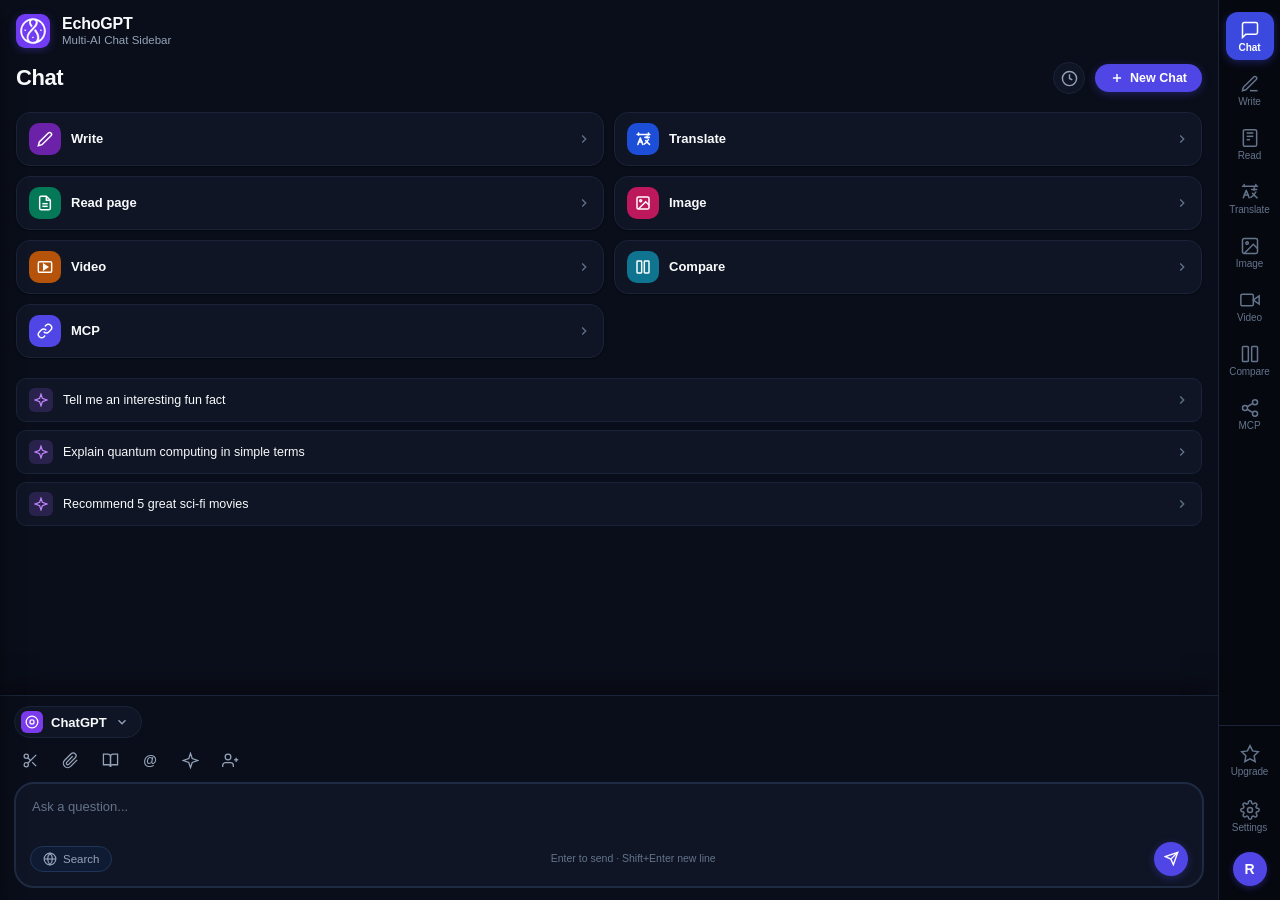
==== commit 52bfcedd: "feat(ui): implement dark theme redesign with official logo and responsive cockpit" ====
--- a/sidepanel.html
+++ b/sidepanel.html
@@ -1,5 +1,5 @@
 <!DOCTYPE html>
-<html lang="en" data-theme="light">
+<html lang="en" data-theme="dark">
 <head>
   <meta charset="UTF-8">
   <meta name="viewport" content="width=device-width, initial-scale=1.0">
@@ -20,12 +20,27 @@
            VIEW 1: CHAT VIEW (Default Active)
            =============================================================== -->
       <section class="chat-workspace view-container active" id="viewChat">
-        <!-- Header -->
+        <!-- Top Extension Brand Header Bar (Matching Reference Screenshot) -->
+        <div class="brand-header-bar">
+          <img src="icons/icon48.png" alt="EchoGPT" class="brand-logo-img">
+          <div class="brand-meta">
+            <span class="brand-title">EchoGPT</span>
+            <span class="brand-subtitle">Multi-AI Chat Sidebar</span>
+          </div>
+        </div>
+
+        <!-- Chat Header -->
         <header class="chat-header">
           <div class="chat-title-group">
             <h1 class="chat-title">Chat</h1>
           </div>
           <div class="chat-header-actions">
+            <button class="btn-header-icon" id="btnHistoryDrawer" title="View Conversation History">
+              <svg width="17" height="17" viewBox="0 0 24 24" fill="none" stroke="currentColor" stroke-width="2">
+                <circle cx="12" cy="12" r="10"></circle>
+                <polyline points="12 6 12 12 16 14"></polyline>
+              </svg>
+            </button>
             <button class="btn-new-chat" id="btnNewChat" title="Start a fresh conversation">
               <svg width="14" height="14" viewBox="0 0 24 24" fill="none" stroke="currentColor" stroke-width="2.5">
                 <line x1="12" y1="5" x2="12" y2="19"></line>
@@ -33,12 +48,6 @@
               </svg>
               <span>New Chat</span>
             </button>
-            <button class="btn-header-icon" id="btnHistoryDrawer" title="View Conversation History">
-              <svg width="17" height="17" viewBox="0 0 24 24" fill="none" stroke="currentColor" stroke-width="2">
-                <circle cx="12" cy="12" r="10"></circle>
-                <polyline points="12 6 12 12 16 14"></polyline>
-              </svg>
-            </button>
           </div>
         </header>
 
@@ -46,93 +55,166 @@
         <div class="chat-content-area" id="chatScrollArea">
           <!-- Welcome & Starter Grid -->
           <div class="welcome-section" id="welcomeSection">
-            <h2 class="welcome-headline">How can I help you?</h2>
 
             <!-- 2-Column Action Cards (Exact Screenshot match) -->
             <div class="action-grid">
               <div class="action-card card-write" data-action="write">
-                <div class="action-icon-wrapper">
-                  <svg width="16" height="16" viewBox="0 0 24 24" fill="none" stroke="currentColor" stroke-width="2.2">
-                    <path d="M17 3a2.828 2.828 0 1 1 4 4L7.5 20.5 2 22l1.5-5.5L17 3z"></path>
-                  </svg>
-                </div>
-                <span class="action-card-text">Write</span>
+                <div class="action-card-left">
+                  <div class="action-icon-wrapper">
+                    <svg width="16" height="16" viewBox="0 0 24 24" fill="none" stroke="currentColor" stroke-width="2.2">
+                      <path d="M17 3a2.828 2.828 0 1 1 4 4L7.5 20.5 2 22l1.5-5.5L17 3z"></path>
+                    </svg>
+                  </div>
+                  <span class="action-card-text">Write</span>
+                </div>
+                <svg class="card-chevron" viewBox="0 0 24 24" fill="none" stroke="currentColor">
+                  <polyline points="9 18 15 12 9 6"></polyline>
+                </svg>
               </div>
 
               <div class="action-card card-translate" data-action="translate">
-                <div class="action-icon-wrapper">
-                  <span style="font-size: 13px; font-weight: 700;">A⇄文</span>
-                </div>
-                <span class="action-card-text">Translate</span>
+                <div class="action-card-left">
+                  <div class="action-icon-wrapper">
+                    <svg width="17" height="17" viewBox="0 0 24 24" fill="none" stroke="currentColor" stroke-width="2.2" stroke-linecap="round" stroke-linejoin="round">
+                      <line x1="3" y1="5" x2="21" y2="5"></line>
+                      <line x1="5" y1="3" x2="5" y2="5.5"></line>
+                      <line x1="19" y1="3" x2="19" y2="5.5"></line>
+                      <path d="M4 19l3.5-9 3.5 9"></path>
+                      <line x1="5.2" y1="15.5" x2="9.8" y2="15.5"></line>
+                      <line x1="14" y1="9" x2="20" y2="9"></line>
+                      <line x1="17" y1="7" x2="17" y2="10"></line>
+                      <path d="M19 12c-1.5 2.8-4 5.5-6 6.5"></path>
+                      <path d="M15 13.5c1.5 1.8 3.5 4 5.5 5.5"></path>
+                    </svg>
+                  </div>
+                  <span class="action-card-text">Translate</span>
+                </div>
+                <svg class="card-chevron" viewBox="0 0 24 24" fill="none" stroke="currentColor">
+                  <polyline points="9 18 15 12 9 6"></polyline>
+                </svg>
               </div>
 
               <div class="action-card card-read" data-action="read-page">
-                <div class="action-icon-wrapper">
-                  <svg width="16" height="16" viewBox="0 0 24 24" fill="none" stroke="currentColor" stroke-width="2.2">
-                    <path d="M14 2H6a2 2 0 0 0-2 2v16a2 2 0 0 0 2 2h12a2 2 0 0 0 2-2V8z"></path>
-                    <polyline points="14 2 14 8 20 8"></polyline>
-                    <line x1="16" y1="13" x2="8" y2="13"></line>
-                    <line x1="16" y1="17" x2="8" y2="17"></line>
-                  </svg>
-                </div>
-                <span class="action-card-text">Read page</span>
+                <div class="action-card-left">
+                  <div class="action-icon-wrapper">
+                    <svg width="16" height="16" viewBox="0 0 24 24" fill="none" stroke="currentColor" stroke-width="2.2">
+                      <path d="M14 2H6a2 2 0 0 0-2 2v16a2 2 0 0 0 2 2h12a2 2 0 0 0 2-2V8z"></path>
+                      <polyline points="14 2 14 8 20 8"></polyline>
+                      <line x1="16" y1="13" x2="8" y2="13"></line>
+                      <line x1="16" y1="17" x2="8" y2="17"></line>
+                    </svg>
+                  </div>
+                  <span class="action-card-text">Read page</span>
+                </div>
+                <svg class="card-chevron" viewBox="0 0 24 24" fill="none" stroke="currentColor">
+                  <polyline points="9 18 15 12 9 6"></polyline>
+                </svg>
               </div>
 
               <div class="action-card card-image" data-action="image">
-                <div class="action-icon-wrapper">
-                  <svg width="16" height="16" viewBox="0 0 24 24" fill="none" stroke="currentColor" stroke-width="2.2">
-                    <rect x="3" y="3" width="18" height="18" rx="2" ry="2"></rect>
-                    <circle cx="8.5" cy="8.5" r="1.5"></circle>
-                    <polyline points="21 15 16 10 5 21"></polyline>
-                  </svg>
-                </div>
-                <span class="action-card-text">Image</span>
+                <div class="action-card-left">
+                  <div class="action-icon-wrapper">
+                    <svg width="16" height="16" viewBox="0 0 24 24" fill="none" stroke="currentColor" stroke-width="2.2">
+                      <rect x="3" y="3" width="18" height="18" rx="2" ry="2"></rect>
+                      <circle cx="8.5" cy="8.5" r="1.5"></circle>
+                      <polyline points="21 15 16 10 5 21"></polyline>
+                    </svg>
+                  </div>
+                  <span class="action-card-text">Image</span>
+                </div>
+                <svg class="card-chevron" viewBox="0 0 24 24" fill="none" stroke="currentColor">
+                  <polyline points="9 18 15 12 9 6"></polyline>
+                </svg>
               </div>
 
               <div class="action-card card-video" data-action="video">
-                <div class="action-icon-wrapper">
-                  <svg width="16" height="16" viewBox="0 0 24 24" fill="none" stroke="currentColor" stroke-width="2.2">
-                    <rect x="2" y="4" width="20" height="16" rx="2.18"></rect>
-                    <polygon points="10 8 16 12 10 16 10 8" fill="currentColor"></polygon>
-                  </svg>
-                </div>
-                <span class="action-card-text">Video</span>
+                <div class="action-card-left">
+                  <div class="action-icon-wrapper">
+                    <svg width="16" height="16" viewBox="0 0 24 24" fill="none" stroke="currentColor" stroke-width="2.2">
+                      <rect x="2" y="4" width="20" height="16" rx="2.18"></rect>
+                      <polygon points="10 8 16 12 10 16 10 8" fill="currentColor"></polygon>
+                    </svg>
+                  </div>
+                  <span class="action-card-text">Video</span>
+                </div>
+                <svg class="card-chevron" viewBox="0 0 24 24" fill="none" stroke="currentColor">
+                  <polyline points="9 18 15 12 9 6"></polyline>
+                </svg>
               </div>
 
               <div class="action-card card-compare" data-action="compare">
-                <div class="action-icon-wrapper">
-                  <svg width="16" height="16" viewBox="0 0 24 24" fill="none" stroke="currentColor" stroke-width="2.2">
-                    <rect x="3" y="3" width="7" height="18" rx="1"></rect>
-                    <rect x="14" y="3" width="7" height="18" rx="1"></rect>
-                  </svg>
-                </div>
-                <span class="action-card-text">Compare</span>
+                <div class="action-card-left">
+                  <div class="action-icon-wrapper">
+                    <svg width="16" height="16" viewBox="0 0 24 24" fill="none" stroke="currentColor" stroke-width="2.2">
+                      <rect x="3" y="3" width="7" height="18" rx="1"></rect>
+                      <rect x="14" y="3" width="7" height="18" rx="1"></rect>
+                    </svg>
+                  </div>
+                  <span class="action-card-text">Compare</span>
+                </div>
+                <svg class="card-chevron" viewBox="0 0 24 24" fill="none" stroke="currentColor">
+                  <polyline points="9 18 15 12 9 6"></polyline>
+                </svg>
               </div>
 
               <div class="action-card card-mcp" data-action="mcp">
-                <div class="action-icon-wrapper">
-                  <svg width="16" height="16" viewBox="0 0 24 24" fill="none" stroke="currentColor" stroke-width="2.2">
-                    <path d="M10 13a5 5 0 0 0 7.54.54l3-3a5 5 0 0 0-7.07-7.07l-1.72 1.71"></path>
-                    <path d="M14 11a5 5 0 0 0-7.54-.54l-3 3a5 5 0 0 0 7.07 7.07l1.71-1.71"></path>
-                  </svg>
-                </div>
-                <span class="action-card-text">MCP</span>
-              </div>
-            </div>
-
-            <!-- Suggested Prompts Pills -->
+                <div class="action-card-left">
+                  <div class="action-icon-wrapper">
+                    <svg width="16" height="16" viewBox="0 0 24 24" fill="none" stroke="currentColor" stroke-width="2.2">
+                      <path d="M10 13a5 5 0 0 0 7.54.54l3-3a5 5 0 0 0-7.07-7.07l-1.72 1.71"></path>
+                      <path d="M14 11a5 5 0 0 0-7.54-.54l-3 3a5 5 0 0 0 7.07 7.07l1.71-1.71"></path>
+                    </svg>
+                  </div>
+                  <span class="action-card-text">MCP</span>
+                </div>
+                <svg class="card-chevron" viewBox="0 0 24 24" fill="none" stroke="currentColor">
+                  <polyline points="9 18 15 12 9 6"></polyline>
+                </svg>
+              </div>
+            </div>
+
+            <!-- Suggested Prompts Pills (Exact 3 items from Screenshot) -->
             <div class="prompt-suggestions-list">
               <div class="prompt-suggestion-pill" data-prompt="Tell me an interesting fun fact">
-                Tell me an interesting fun fact
-              </div>
+                <div class="prompt-pill-left">
+                  <div class="prompt-sparkle-badge">
+                    <svg width="14" height="14" viewBox="0 0 24 24" fill="none" stroke="currentColor" stroke-width="2.2">
+                      <path d="M12 2l2.4 7.2L22 12l-7.6 2.8L12 22l-2.4-7.2L2 12l7.6-2.8z"></path>
+                    </svg>
+                  </div>
+                  <span class="prompt-pill-text">Tell me an interesting fun fact</span>
+                </div>
+                <svg class="card-chevron" viewBox="0 0 24 24" fill="none" stroke="currentColor">
+                  <polyline points="9 18 15 12 9 6"></polyline>
+                </svg>
+              </div>
+
               <div class="prompt-suggestion-pill" data-prompt="Explain quantum computing in simple terms">
-                Explain quantum computing in simple terms
-              </div>
+                <div class="prompt-pill-left">
+                  <div class="prompt-sparkle-badge">
+                    <svg width="14" height="14" viewBox="0 0 24 24" fill="none" stroke="currentColor" stroke-width="2.2">
+                      <path d="M12 2l2.4 7.2L22 12l-7.6 2.8L12 22l-2.4-7.2L2 12l7.6-2.8z"></path>
+                    </svg>
+                  </div>
+                  <span class="prompt-pill-text">Explain quantum computing in simple terms</span>
+                </div>
+                <svg class="card-chevron" viewBox="0 0 24 24" fill="none" stroke="currentColor">
+                  <polyline points="9 18 15 12 9 6"></polyline>
+                </svg>
+              </div>
+
               <div class="prompt-suggestion-pill" data-prompt="Recommend 5 great sci-fi movies">
-                Recommend 5 great sci-fi movies
-              </div>
-              <div class="prompt-suggestion-pill" data-prompt="How can I improve my English speaking skills?">
-                How can I improve my English speaking skills?
+                <div class="prompt-pill-left">
+                  <div class="prompt-sparkle-badge">
+                    <svg width="14" height="14" viewBox="0 0 24 24" fill="none" stroke="currentColor" stroke-width="2.2">
+                      <path d="M12 2l2.4 7.2L22 12l-7.6 2.8L12 22l-2.4-7.2L2 12l7.6-2.8z"></path>
+                    </svg>
+                  </div>
+                  <span class="prompt-pill-text">Recommend 5 great sci-fi movies</span>
+                </div>
+                <svg class="card-chevron" viewBox="0 0 24 24" fill="none" stroke="currentColor">
+                  <polyline points="9 18 15 12 9 6"></polyline>
+                </svg>
               </div>
             </div>
           </div>
@@ -143,56 +225,60 @@
 
         <!-- Floating Input Dock -->
         <div class="input-dock-container" id="inputDockContainer">
-          <!-- Top Row: Model selector & utility tools -->
-          <div class="dock-top-bar">
-            <!-- Model Selector Pill Button -->
+          <!-- Top Row: Model selector -->
+          <div class="dock-model-row">
             <button class="model-pill-btn" id="btnModelPicker">
-              <span class="indicator-dot"></span>
-              <span id="activeModelName">EchoGPT</span>
-              <svg class="chevron-icon" viewBox="0 0 24 24" fill="none" stroke="currentColor" stroke-width="2">
+              <div class="model-logo-badge">
+                <svg viewBox="0 0 24 24" fill="none" stroke="currentColor" stroke-width="2.2">
+                  <path d="M12 2a10 10 0 0 1 10 10 10 10 0 0 1-10 10A10 10 0 0 1 2 12 10 10 0 0 1 12 2z"></path>
+                  <circle cx="12" cy="12" r="3.5"></circle>
+                </svg>
+              </div>
+              <span id="activeModelName">ChatGPT</span>
+              <svg class="chevron-icon" viewBox="0 0 24 24" fill="none" stroke="currentColor" stroke-width="2.2">
                 <polyline points="6 9 12 15 18 9"></polyline>
               </svg>
             </button>
-
-            <!-- Utility Tool Icons Row -->
-            <div class="dock-tools-row">
-              <button class="btn-dock-tool" id="btnToolSnippets" title="Prompt Snippets">
-                <svg viewBox="0 0 24 24" fill="none" stroke="currentColor" stroke-width="2">
-                  <circle cx="6" cy="6" r="3"></circle>
-                  <circle cx="6" cy="18" r="3"></circle>
-                  <line x1="20" y1="4" x2="8.12" y2="15.88"></line>
-                  <line x1="14.47" y1="14.48" x2="20" y2="20"></line>
-                  <line x1="8.12" y1="8.12" x2="12" y2="12"></line>
-                </svg>
-              </button>
-              <button class="btn-dock-tool" id="btnToolAttach" title="Attach Document / Image">
-                <svg viewBox="0 0 24 24" fill="none" stroke="currentColor" stroke-width="2">
-                  <path d="M21.44 11.05l-9.19 9.19a6 6 0 0 1-8.49-8.49l9.19-9.19a4 4 0 0 1 5.66 5.66l-9.2 9.19a2 2 0 0 1-2.83-2.83l8.49-8.48"></path>
-                </svg>
-              </button>
-              <button class="btn-dock-tool" id="btnToolLibrary" title="Prompt Library">
-                <svg viewBox="0 0 24 24" fill="none" stroke="currentColor" stroke-width="2">
-                  <path d="M2 3h6a4 4 0 0 1 4 4v14a3 3 0 0 0-3-3H2z"></path>
-                  <path d="M22 3h-6a4 4 0 0 0-4 4v14a3 3 0 0 1 3-3h7z"></path>
-                </svg>
-              </button>
-              <button class="btn-dock-tool" id="btnToolMention" title="Mention Context (@page, @tab)">
-                <span style="font-weight: 700; font-size: 14px;">@</span>
-              </button>
-              <button class="btn-dock-tool" id="btnToolEnhance" title="Magic Sparkle: AI Prompt Enhancer">
-                <svg viewBox="0 0 24 24" fill="none" stroke="currentColor" stroke-width="2">
-                  <path d="M12 2l2.4 7.2L22 12l-7.6 2.8L12 22l-2.4-7.2L2 12l7.6-2.8z"></path>
-                </svg>
-              </button>
-              <button class="btn-dock-tool" id="btnToolCollaborate" title="AI Agent Mode">
-                <svg viewBox="0 0 24 24" fill="none" stroke="currentColor" stroke-width="2">
-                  <path d="M16 21v-2a4 4 0 0 0-4-4H5a4 4 0 0 0-4 4v2"></path>
-                  <circle cx="8.5" cy="7" r="4"></circle>
-                  <line x1="20" y1="8" x2="20" y2="14"></line>
-                  <line x1="23" y1="11" x2="17" y2="11"></line>
-                </svg>
-              </button>
-            </div>
+          </div>
+
+          <!-- Utility Tool Icons Row (Scissors, Paperclip, Book, @, Sparkles, User+) -->
+          <div class="dock-tools-row">
+            <button class="btn-dock-tool" id="btnToolSnippets" title="Prompt Snippets">
+              <svg viewBox="0 0 24 24" fill="none" stroke="currentColor" stroke-width="2">
+                <circle cx="6" cy="6" r="3"></circle>
+                <circle cx="6" cy="18" r="3"></circle>
+                <line x1="20" y1="4" x2="8.12" y2="15.88"></line>
+                <line x1="14.47" y1="14.48" x2="20" y2="20"></line>
+                <line x1="8.12" y1="8.12" x2="12" y2="12"></line>
+              </svg>
+            </button>
+            <button class="btn-dock-tool" id="btnToolAttach" title="Attach Document / Image">
+              <svg viewBox="0 0 24 24" fill="none" stroke="currentColor" stroke-width="2">
+                <path d="M21.44 11.05l-9.19 9.19a6 6 0 0 1-8.49-8.49l9.19-9.19a4 4 0 0 1 5.66 5.66l-9.2 9.19a2 2 0 0 1-2.83-2.83l8.49-8.48"></path>
+              </svg>
+            </button>
+            <button class="btn-dock-tool" id="btnToolLibrary" title="Prompt Library">
+              <svg viewBox="0 0 24 24" fill="none" stroke="currentColor" stroke-width="2">
+                <path d="M2 3h6a4 4 0 0 1 4 4v14a3 3 0 0 0-3-3H2z"></path>
+                <path d="M22 3h-6a4 4 0 0 0-4 4v14a3 3 0 0 1 3-3h7z"></path>
+              </svg>
+            </button>
+            <button class="btn-dock-tool" id="btnToolMention" title="Mention Context (@page, @tab)">
+              <span style="font-weight: 700; font-size: 14px;">@</span>
+            </button>
+            <button class="btn-dock-tool" id="btnToolEnhance" title="Magic Sparkle: AI Prompt Enhancer">
+              <svg viewBox="0 0 24 24" fill="none" stroke="currentColor" stroke-width="2">
+                <path d="M12 2l2.4 7.2L22 12l-7.6 2.8L12 22l-2.4-7.2L2 12l7.6-2.8z"></path>
+              </svg>
+            </button>
+            <button class="btn-dock-tool" id="btnToolCollaborate" title="AI Agent Mode">
+              <svg viewBox="0 0 24 24" fill="none" stroke="currentColor" stroke-width="2">
+                <path d="M16 21v-2a4 4 0 0 0-4-4H5a4 4 0 0 0-4 4v2"></path>
+                <circle cx="8.5" cy="7" r="4"></circle>
+                <line x1="20" y1="8" x2="20" y2="14"></line>
+                <line x1="23" y1="11" x2="17" y2="11"></line>
+              </svg>
+            </button>
           </div>
 
           <!-- Context Attached Chips Area -->
@@ -671,10 +757,16 @@
 
         <!-- Translate -->
         <button class="rail-item" data-view="viewTranslate" data-tooltip="Translate (Alt+4)">
-          <svg viewBox="0 0 24 24" fill="none" stroke="currentColor">
-            <polyline points="4 7 4 4 20 4 20 7"></polyline>
-            <line x1="12" y1="4" x2="12" y2="20"></line>
-            <line x1="8" y1="20" x2="16" y2="20"></line>
+          <svg viewBox="0 0 24 24" fill="none" stroke="currentColor" stroke-width="1.8" stroke-linecap="round" stroke-linejoin="round">
+            <line x1="3" y1="5" x2="21" y2="5"></line>
+            <line x1="5" y1="3" x2="5" y2="5.5"></line>
+            <line x1="19" y1="3" x2="19" y2="5.5"></line>
+            <path d="M4 19l3.5-9 3.5 9"></path>
+            <line x1="5.2" y1="15.5" x2="9.8" y2="15.5"></line>
+            <line x1="14" y1="9" x2="20" y2="9"></line>
+            <line x1="17" y1="7" x2="17" y2="10"></line>
+            <path d="M19 12c-1.5 2.8-4 5.5-6 6.5"></path>
+            <path d="M15 13.5c1.5 1.8 3.5 4 5.5 5.5"></path>
           </svg>
           <span class="rail-label">Translate</span>
         </button>
--- a/css/main.css
+++ b/css/main.css
@@ -52,32 +52,62 @@
   --font-mono: ui-monospace, SFMono-Regular, Menlo, Monaco, Consolas, monospace;
 }
 
-/* Dark Theme */
-[data-theme="dark"] {
-  --bg-primary: #0f172a;
-  --bg-secondary: #1e293b;
-  --bg-tertiary: #334155;
-  --bg-hover: #334155;
-  --bg-elevated: #1e293b;
-
-  --border-subtle: #334155;
-  --border-medium: #475569;
-  --border-focus: #818cf8;
+/* Dark Theme (Default) */
+[data-theme="dark"], :root {
+  --bg-primary: #0a0e1a;
+  --bg-secondary: #0f1524;
+  --bg-tertiary: #161f33;
+  --bg-hover: #161f33;
+  --bg-elevated: #121929;
+  --bg-rail: #060810;
+
+  --border-subtle: #1a2338;
+  --border-medium: #273550;
+  --border-focus: #6366f1;
 
   --text-primary: #f8fafc;
-  --text-secondary: #cbd5e1;
+  --text-secondary: #94a3b8;
   --text-muted: #64748b;
-  --text-inverse: #0f172a;
-
-  --brand-primary: #6366f1;
-  --brand-primary-hover: #818cf8;
-  --brand-glow: rgba(99, 102, 241, 0.25);
-  --brand-light: rgba(99, 102, 241, 0.15);
-
-  --shadow-sm: 0 1px 2px 0 rgba(0, 0, 0, 0.3);
-  --shadow-md: 0 4px 6px -1px rgba(0, 0, 0, 0.4);
-  --shadow-lg: 0 10px 15px -3px rgba(0, 0, 0, 0.5);
-  --shadow-dock: 0 -4px 25px rgba(0, 0, 0, 0.4);
+  --text-inverse: #0a0e1a;
+
+  --brand-primary: #4f46e5;
+  --brand-primary-hover: #4338ca;
+  --brand-glow: rgba(79, 70, 229, 0.25);
+  --brand-light: rgba(79, 70, 229, 0.15);
+
+  --shadow-sm: 0 1px 2px 0 rgba(0, 0, 0, 0.4);
+  --shadow-md: 0 4px 8px -1px rgba(0, 0, 0, 0.5);
+  --shadow-lg: 0 12px 20px -3px rgba(0, 0, 0, 0.6);
+  --shadow-dock: 0 -4px 25px rgba(0, 0, 0, 0.5);
+}
+
+/* Light Theme (Alternative) */
+[data-theme="light"] {
+  --bg-primary: #ffffff;
+  --bg-secondary: #f8fafc;
+  --bg-tertiary: #f1f5f9;
+  --bg-hover: #e2e8f0;
+  --bg-elevated: #ffffff;
+  --bg-rail: #f1f5f9;
+
+  --border-subtle: #e2e8f0;
+  --border-medium: #cbd5e1;
+  --border-focus: #6366f1;
+
+  --text-primary: #0f172a;
+  --text-secondary: #475569;
+  --text-muted: #94a3b8;
+  --text-inverse: #ffffff;
+
+  --brand-primary: #4f46e5;
+  --brand-primary-hover: #4338ca;
+  --brand-glow: rgba(79, 70, 229, 0.15);
+  --brand-light: #eef2ff;
+
+  --shadow-sm: 0 1px 2px 0 rgba(0, 0, 0, 0.05);
+  --shadow-md: 0 4px 6px -1px rgba(0, 0, 0, 0.08);
+  --shadow-lg: 0 10px 15px -3px rgba(0, 0, 0, 0.08);
+  --shadow-dock: 0 -4px 20px rgba(0, 0, 0, 0.06);
 }
 
 /* Base Reset */
--- a/css/nav-rail.css
+++ b/css/nav-rail.css
@@ -9,9 +9,9 @@
   flex-direction: column;
   justify-content: space-between;
   align-items: center;
-  background-color: var(--bg-secondary);
+  background-color: var(--bg-rail, #060810);
   border-left: 1px solid var(--border-subtle);
-  padding: 10px 0 14px 0;
+  padding: 12px 0 14px 0;
   flex-shrink: 0;
   user-select: none;
   z-index: 20;
@@ -21,14 +21,14 @@
   display: flex;
   flex-direction: column;
   align-items: center;
-  gap: 4px;
+  gap: 6px;
   width: 100%;
 }
 
 .rail-group.top {
   overflow-y: auto;
   overflow-x: hidden;
-  max-height: calc(100vh - 160px);
+  max-height: calc(100vh - 170px);
   scrollbar-width: none;
 }
 
@@ -38,13 +38,13 @@
 
 .rail-group.bottom {
   border-top: 1px solid var(--border-subtle);
-  padding-top: 8px;
-  gap: 6px;
+  padding-top: 10px;
+  gap: 8px;
 }
 
 /* Individual Rail Item */
 .rail-item {
-  width: 52px;
+  width: 48px;
   height: 48px;
   display: flex;
   flex-direction: column;
@@ -61,15 +61,15 @@
 }
 
 .rail-item svg {
-  width: 19px;
-  height: 19px;
+  width: 20px;
+  height: 20px;
   stroke-width: 1.8;
   transition: transform 0.15s ease, stroke 0.15s ease;
 }
 
 .rail-item .rail-label {
-  font-size: 9.5px;
-  letter-spacing: -0.2px;
+  font-size: 10px;
+  letter-spacing: -0.1px;
   line-height: 1;
 }
 
@@ -82,15 +82,21 @@
   transform: translateY(-1px);
 }
 
-/* Active State (Pill style matching screenshot) */
+/* Active State (Solid blue/purple rounded squircle matching screenshot) */
 .rail-item.active {
-  color: var(--brand-primary);
-  background-color: var(--brand-light);
+  color: #ffffff;
+  background-color: #3b49df;
+  border-radius: 12px;
   font-weight: 600;
+  box-shadow: 0 2px 8px rgba(59, 73, 223, 0.4);
 }
 
 .rail-item.active svg {
-  stroke: var(--brand-primary);
+  stroke: #ffffff;
+}
+
+.rail-item.active .rail-label {
+  color: #ffffff;
 }
 
 /* Badge count for notifications/tools */
@@ -102,29 +108,29 @@
   height: 7px;
   background-color: var(--brand-primary);
   border-radius: var(--radius-full);
-  border: 1.5px solid var(--bg-secondary);
+  border: 1.5px solid var(--bg-rail);
 }
 
 /* User Avatar Profile Pill */
 .rail-avatar-btn {
-  width: 32px;
-  height: 32px;
+  width: 34px;
+  height: 34px;
   border-radius: var(--radius-full);
-  background: linear-gradient(135deg, #6366f1, #4f46e5);
+  background: #4f46e5;
   color: #ffffff;
   font-weight: 600;
-  font-size: 13px;
+  font-size: 14px;
   display: flex;
   align-items: center;
   justify-content: center;
   margin-top: 4px;
-  box-shadow: 0 2px 5px rgba(79, 70, 229, 0.35);
+  box-shadow: 0 2px 6px rgba(79, 70, 229, 0.35);
   transition: transform 0.15s ease, box-shadow 0.15s ease;
 }
 
 .rail-avatar-btn:hover {
   transform: scale(1.06);
-  box-shadow: 0 3px 8px rgba(79, 70, 229, 0.45);
+  box-shadow: 0 3px 10px rgba(79, 70, 229, 0.5);
 }
 
 /* Tooltip on hover */
--- a/css/chat.css
+++ b/css/chat.css
@@ -11,14 +11,52 @@
   overflow: hidden;
 }
 
+/* Top Extension Brand Header */
+.brand-header-bar {
+  display: flex;
+  align-items: center;
+  gap: 12px;
+  padding: 14px 16px 6px 16px;
+  background: var(--bg-primary);
+  flex-shrink: 0;
+}
+
+.brand-logo-img {
+  width: 34px;
+  height: 34px;
+  border-radius: 9px;
+  object-fit: cover;
+  flex-shrink: 0;
+  box-shadow: 0 2px 8px rgba(79, 70, 229, 0.35);
+}
+
+.brand-meta {
+  display: flex;
+  flex-direction: column;
+  gap: 1px;
+}
+
+.brand-title {
+  font-size: 16px;
+  font-weight: 700;
+  color: var(--text-primary);
+  letter-spacing: -0.2px;
+  line-height: 1.2;
+}
+
+.brand-subtitle {
+  font-size: 11.5px;
+  color: var(--text-secondary);
+  line-height: 1.2;
+}
+
 /* Chat Header */
 .chat-header {
-  height: var(--header-height);
+  height: 48px;
   padding: 0 16px;
   display: flex;
   align-items: center;
   justify-content: space-between;
-  border-bottom: 1px solid var(--border-subtle);
   background: var(--bg-primary);
   flex-shrink: 0;
   z-index: 10;
@@ -31,34 +69,35 @@
 }
 
 .chat-title {
-  font-size: 19px;
+  font-size: 22px;
   font-weight: 700;
   color: var(--text-primary);
-  letter-spacing: -0.3px;
+  letter-spacing: -0.4px;
 }
 
 .chat-header-actions {
   display: flex;
   align-items: center;
-  gap: 8px;
+  gap: 10px;
 }
 
 /* + New Chat Button (Pill matching screenshot) */
 .btn-new-chat {
   background-color: var(--brand-primary);
   color: #ffffff;
-  padding: 6px 14px;
+  padding: 7px 15px;
   border-radius: var(--radius-full);
   font-weight: 600;
   font-size: 12.5px;
   gap: 6px;
-  box-shadow: 0 2px 6px rgba(79, 70, 229, 0.25);
+  box-shadow: 0 2px 8px rgba(79, 70, 229, 0.35);
+  transition: all 0.16s ease;
 }
 
 .btn-new-chat:hover {
   background-color: var(--brand-primary-hover);
   transform: translateY(-1px);
-  box-shadow: 0 3px 8px rgba(79, 70, 229, 0.35);
+  box-shadow: 0 4px 12px rgba(79, 70, 229, 0.45);
 }
 
 .btn-header-icon {
@@ -68,18 +107,20 @@
   color: var(--text-secondary);
   border: 1px solid var(--border-subtle);
   background: var(--bg-secondary);
+  transition: all 0.15s ease;
 }
 
 .btn-header-icon:hover {
   color: var(--text-primary);
-  background: var(--bg-hover);
+  background: var(--bg-tertiary);
+  border-color: var(--border-medium);
 }
 
 /* Scrollable Chat Body */
 .chat-content-area {
   flex: 1;
   overflow-y: auto;
-  padding: 16px 16px 140px 16px; /* Extra bottom padding for floating input dock */
+  padding: 8px 16px 145px 16px; /* Padding for floating input dock */
   display: flex;
   flex-direction: column;
 }
@@ -89,90 +130,100 @@
   display: flex;
   flex-direction: column;
   gap: 16px;
-  margin-top: 4px;
+  margin-top: 2px;
   animation: fadeIn 0.25s ease-out;
 }
 
 .welcome-headline {
-  font-size: 20px;
-  font-weight: 700;
-  color: var(--text-primary);
-  letter-spacing: -0.3px;
-  margin-bottom: 2px;
+  display: none; /* Screenshot does not show this headline, clean action cards directly */
 }
 
 /* 2-Column Action Cards Grid (Exact matching screenshot) */
 .action-grid {
   display: grid;
-  grid-template-columns: repeat(2, 1fr);
+  grid-template-columns: repeat(2, minmax(0, 1fr));
   gap: 10px;
 }
 
 .action-card {
   display: flex;
   align-items: center;
-  gap: 10px;
+  justify-content: space-between;
+  gap: 8px;
   padding: 10px 12px;
-  background-color: var(--bg-primary);
+  background-color: var(--bg-secondary);
   border: 1px solid var(--border-subtle);
   border-radius: var(--radius-lg);
   cursor: pointer;
   text-align: left;
   transition: all 0.16s ease;
   box-shadow: var(--shadow-sm);
+  min-width: 0;
 }
 
 .action-card:hover {
   border-color: var(--border-medium);
-  background-color: var(--bg-secondary);
+  background-color: var(--bg-tertiary);
   transform: translateY(-1.5px);
   box-shadow: var(--shadow-md);
 }
 
+.action-card-left {
+  display: flex;
+  align-items: center;
+  gap: 10px;
+  min-width: 0;
+}
+
 .action-icon-wrapper {
-  width: 30px;
-  height: 30px;
+  width: 32px;
+  height: 32px;
   border-radius: var(--radius-md);
   display: flex;
   align-items: center;
   justify-content: center;
   flex-shrink: 0;
   font-size: 15px;
+  color: #ffffff;
 }
 
 .action-card.card-write .action-icon-wrapper {
-  background-color: #f3e8ff;
-  color: #9333ea;
+  background-color: #6b21a8;
 }
 .action-card.card-translate .action-icon-wrapper {
-  background-color: #e0f2fe;
-  color: #0284c7;
+  background-color: #1d4ed8;
 }
 .action-card.card-read .action-icon-wrapper {
-  background-color: #dcfce7;
-  color: #16a34a;
+  background-color: #047857;
 }
 .action-card.card-image .action-icon-wrapper {
-  background-color: #fce7f3;
-  color: #db2777;
+  background-color: #be185d;
 }
 .action-card.card-video .action-icon-wrapper {
-  background-color: #fef3c7;
-  color: #d97706;
+  background-color: #b45309;
 }
 .action-card.card-compare .action-icon-wrapper {
-  background-color: #cffafe;
-  color: #0891b2;
+  background-color: #0e7490;
 }
 .action-card.card-mcp .action-icon-wrapper {
-  background-color: #ede9fe;
-  color: #7c3aed;
+  background-color: #4f46e5;
 }
 
 .action-card-text {
   font-size: 13px;
   font-weight: 600;
   color: var(--text-primary);
+  white-space: nowrap;
+  overflow: hidden;
+  text-overflow: ellipsis;
+}
+
+.card-chevron {
+  width: 14px;
+  height: 14px;
+  color: var(--text-muted);
+  stroke-width: 2.2;
+  flex-shrink: 0;
 }
 
 /* Suggested Prompts List */
@@ -184,22 +235,52 @@
 }
 
 .prompt-suggestion-pill {
-  padding: 10px 14px;
+  padding: 9px 12px;
   background-color: var(--bg-secondary);
-  border: 1px solid transparent;
+  border: 1px solid var(--border-subtle);
   border-radius: var(--radius-md);
-  color: var(--text-secondary);
+  color: var(--text-primary);
   font-size: 12.5px;
   cursor: pointer;
   text-align: left;
   line-height: 1.35;
-  transition: all 0.15s ease;
+  display: flex;
+  align-items: center;
+  justify-content: space-between;
+  gap: 12px;
+  transition: all 0.16s ease;
+}
+
+.prompt-pill-left {
+  display: flex;
+  align-items: center;
+  gap: 10px;
+  min-width: 0;
+  flex: 1;
+}
+
+.prompt-sparkle-badge {
+  width: 24px;
+  height: 24px;
+  border-radius: var(--radius-sm);
+  background: rgba(139, 92, 246, 0.2);
+  color: #c084fc;
+  display: flex;
+  align-items: center;
+  justify-content: center;
+  flex-shrink: 0;
+}
+
+.prompt-pill-text {
+  flex: 1;
+  white-space: nowrap;
+  overflow: hidden;
+  text-overflow: ellipsis;
 }
 
 .prompt-suggestion-pill:hover {
   background-color: var(--bg-tertiary);
-  color: var(--text-primary);
-  border-color: var(--border-subtle);
+  border-color: var(--border-medium);
   transform: translateX(2px);
 }
 
@@ -358,3 +439,48 @@
   from { opacity: 0; transform: translateY(6px); }
   to { opacity: 1; transform: translateY(0); }
 }
+
+/* Responsive Flexibility */
+@media (max-width: 360px) {
+  .brand-header-bar {
+    padding: 10px 12px 4px 12px;
+  }
+  .chat-header {
+    padding: 0 12px;
+  }
+  .chat-title {
+    font-size: 19px;
+  }
+  .btn-new-chat {
+    padding: 5px 11px;
+    font-size: 11.5px;
+  }
+  .chat-content-area {
+    padding: 6px 10px 145px 10px;
+  }
+  .action-grid {
+    gap: 6px;
+  }
+  .action-card {
+    padding: 7px 8px;
+    gap: 4px;
+  }
+  .action-card-left {
+    gap: 6px;
+  }
+  .action-card-text {
+    font-size: 11.5px;
+  }
+  .action-icon-wrapper {
+    width: 26px;
+    height: 26px;
+    font-size: 13px;
+  }
+}
+
+@media (max-width: 290px) {
+  .action-grid {
+    grid-template-columns: 1fr;
+  }
+}
+
--- a/css/input-dock.css
+++ b/css/input-dock.css
@@ -17,40 +17,48 @@
   z-index: 30;
 }
 
-/* Model Selector & Utility Row */
-.dock-top-bar {
-  display: flex;
-  align-items: center;
-  justify-content: space-between;
-  gap: 8px;
-}
-
-/* Model Selector Pill (Blue dot + Model name + Chevron) */
+/* Model Selector Row */
+.dock-model-row {
+  display: flex;
+  align-items: center;
+}
+
+/* Model Selector Pill (Squircle icon + Model name + Chevron) */
 .model-pill-btn {
   display: inline-flex;
   align-items: center;
-  gap: 6px;
-  padding: 4px 10px;
-  background-color: var(--brand-light);
-  border: 1px solid rgba(79, 70, 229, 0.2);
+  gap: 8px;
+  padding: 4px 12px 4px 6px;
+  background-color: var(--bg-secondary);
+  border: 1px solid var(--border-subtle);
   border-radius: var(--radius-full);
-  font-size: 12px;
+  font-size: 13px;
   font-weight: 600;
   color: var(--text-primary);
   transition: all 0.15s ease;
+  cursor: pointer;
 }
 
 .model-pill-btn:hover {
-  background-color: #e0e7ff;
-  border-color: rgba(79, 70, 229, 0.4);
-}
-
-.model-pill-btn .indicator-dot {
-  width: 7px;
-  height: 7px;
-  border-radius: var(--radius-full);
-  background-color: #3b82f6;
-  box-shadow: 0 0 6px rgba(59, 130, 246, 0.6);
+  background-color: var(--bg-tertiary);
+  border-color: var(--border-medium);
+}
+
+.model-logo-badge {
+  width: 22px;
+  height: 22px;
+  border-radius: 6px;
+  background: #6b21a8;
+  display: flex;
+  align-items: center;
+  justify-content: center;
+  color: #ffffff;
+  flex-shrink: 0;
+}
+
+.model-logo-badge svg {
+  width: 14px;
+  height: 14px;
 }
 
 .model-pill-btn .chevron-icon {
@@ -63,31 +71,35 @@
 .dock-tools-row {
   display: flex;
   align-items: center;
-  gap: 2px;
+  gap: 16px;
+  padding: 2px 4px;
 }
 
 .btn-dock-tool {
-  width: 28px;
-  height: 28px;
-  border-radius: var(--radius-md);
+  width: 24px;
+  height: 24px;
+  border-radius: var(--radius-sm);
   color: var(--text-secondary);
   position: relative;
   transition: all 0.15s ease;
+  display: flex;
+  align-items: center;
+  justify-content: center;
 }
 
 .btn-dock-tool svg {
-  width: 16px;
-  height: 16px;
+  width: 17px;
+  height: 17px;
+  stroke-width: 1.8;
 }
 
 .btn-dock-tool:hover {
-  color: var(--brand-primary);
-  background-color: var(--bg-secondary);
+  color: var(--text-primary);
+  transform: translateY(-1px);
 }
 
 .btn-dock-tool.active {
   color: var(--brand-primary);
-  background-color: var(--brand-light);
 }
 
 /* Context Attached Chips (e.g. Current Tab Context) */
@@ -126,36 +138,48 @@
   background-color: rgba(239, 68, 68, 0.1);
 }
 
-/* Main Input Wrapper Box */
+/* Main Input Wrapper Box (Thick Rounded) */
 .input-box-wrapper {
   display: flex;
   flex-direction: column;
   background-color: var(--bg-secondary);
-  border: 1px solid var(--border-subtle);
-  border-radius: var(--radius-lg);
-  padding: 8px 10px 8px 12px;
+  border: 2px solid #1f2b42;
+  border-radius: 20px;
+  padding: 12px 14px 10px 14px;
   transition: all 0.18s ease;
 }
 
+.input-box-wrapper:hover {
+  border-color: #2e3e5e;
+}
+
 .input-box-wrapper:focus-within {
-  border-color: var(--brand-primary);
-  background-color: var(--bg-primary);
-  box-shadow: 0 0 0 2px var(--brand-glow);
-}
-
-/* Auto-resizing Textarea */
+  border-color: #6366f1;
+  background-color: #0c111e;
+  box-shadow: 0 0 0 3px rgba(99, 102, 241, 0.25);
+}
+
+/* Auto-resizing Textarea (No inner outline or border) */
 .chat-textarea {
   width: 100%;
-  border: none;
+  border: none !important;
+  outline: none !important;
   background: transparent;
   resize: none;
-  font-size: 13px;
+  font-size: 13.5px;
   line-height: 1.45;
   color: var(--text-primary);
-  min-height: 38px;
+  min-height: 40px;
   max-height: 130px;
-  padding: 2px 0 6px 0;
-  outline: none;
+  padding: 2px 2px 6px 2px;
+  box-shadow: none !important;
+}
+
+.chat-textarea:focus,
+.chat-textarea:focus-visible {
+  border: none !important;
+  outline: none !important;
+  box-shadow: none !important;
 }
 
 .chat-textarea::placeholder {
@@ -169,19 +193,18 @@
   align-items: center;
   justify-content: space-between;
   gap: 8px;
-  padding-top: 4px;
-  border-top: 1px solid rgba(0, 0, 0, 0.04);
+  padding-top: 6px;
 }
 
 /* Web Search Toggle Pill */
 .btn-web-search-toggle {
   display: inline-flex;
   align-items: center;
-  gap: 5px;
-  padding: 4px 9px;
+  gap: 6px;
+  padding: 5px 12px;
   border-radius: var(--radius-full);
-  border: 1px solid var(--border-subtle);
-  background-color: var(--bg-primary);
+  border: 1px solid #1e3558;
+  background-color: #0f1b32;
   color: var(--text-secondary);
   font-size: 11.5px;
   font-weight: 500;
@@ -189,19 +212,21 @@
 }
 
 .btn-web-search-toggle svg {
-  width: 13px;
-  height: 13px;
+  width: 14px;
+  height: 14px;
+  color: var(--text-secondary);
 }
 
 .btn-web-search-toggle:hover {
-  background-color: var(--bg-tertiary);
+  background-color: #17284a;
   color: var(--text-primary);
+  border-color: #2b4c7d;
 }
 
 .btn-web-search-toggle.active {
-  background-color: #ecfdf5;
+  background-color: rgba(16, 185, 129, 0.15);
   border-color: #10b981;
-  color: #059669;
+  color: #34d399;
 }
 
 /* Keyboard Hint */
@@ -214,30 +239,30 @@
 
 /* Circular Send Button */
 .btn-send-message {
-  width: 32px;
-  height: 32px;
+  width: 34px;
+  height: 34px;
   border-radius: var(--radius-full);
-  background-color: var(--border-medium);
+  background: #4f46e5;
   color: #ffffff;
   flex-shrink: 0;
+  display: flex;
+  align-items: center;
+  justify-content: center;
+  box-shadow: 0 2px 8px rgba(79, 70, 229, 0.35);
+  cursor: pointer;
   transition: all 0.18s ease;
 }
 
 .btn-send-message svg {
   width: 15px;
   height: 15px;
-  transform: translateX(1px);
-}
-
-.btn-send-message.ready {
-  background: linear-gradient(135deg, #6366f1, #4f46e5);
-  box-shadow: 0 2px 6px rgba(79, 70, 229, 0.35);
-  cursor: pointer;
-}
-
-.btn-send-message.ready:hover {
-  background: linear-gradient(135deg, #4f46e5, #4338ca);
+  transform: translate(1px, -1px);
+}
+
+.btn-send-message:hover {
+  background: #4338ca;
   transform: scale(1.05);
+  box-shadow: 0 4px 12px rgba(79, 70, 229, 0.5);
 }
 
 /* Slash Command Autocomplete Popover */
@@ -282,3 +307,28 @@
   font-size: 11px;
   color: var(--text-muted);
 }
+
+/* Responsive Flexibility */
+@media (max-width: 420px) {
+  .keyboard-hint {
+    display: none;
+  }
+}
+
+@media (max-width: 360px) {
+  .input-dock-container {
+    padding: 8px 10px 10px 10px;
+    gap: 6px;
+  }
+  .dock-tools-row {
+    gap: 10px;
+  }
+  .input-box-wrapper {
+    padding: 8px 10px 6px 10px;
+  }
+  .btn-send-message {
+    width: 30px;
+    height: 30px;
+  }
+}
+
